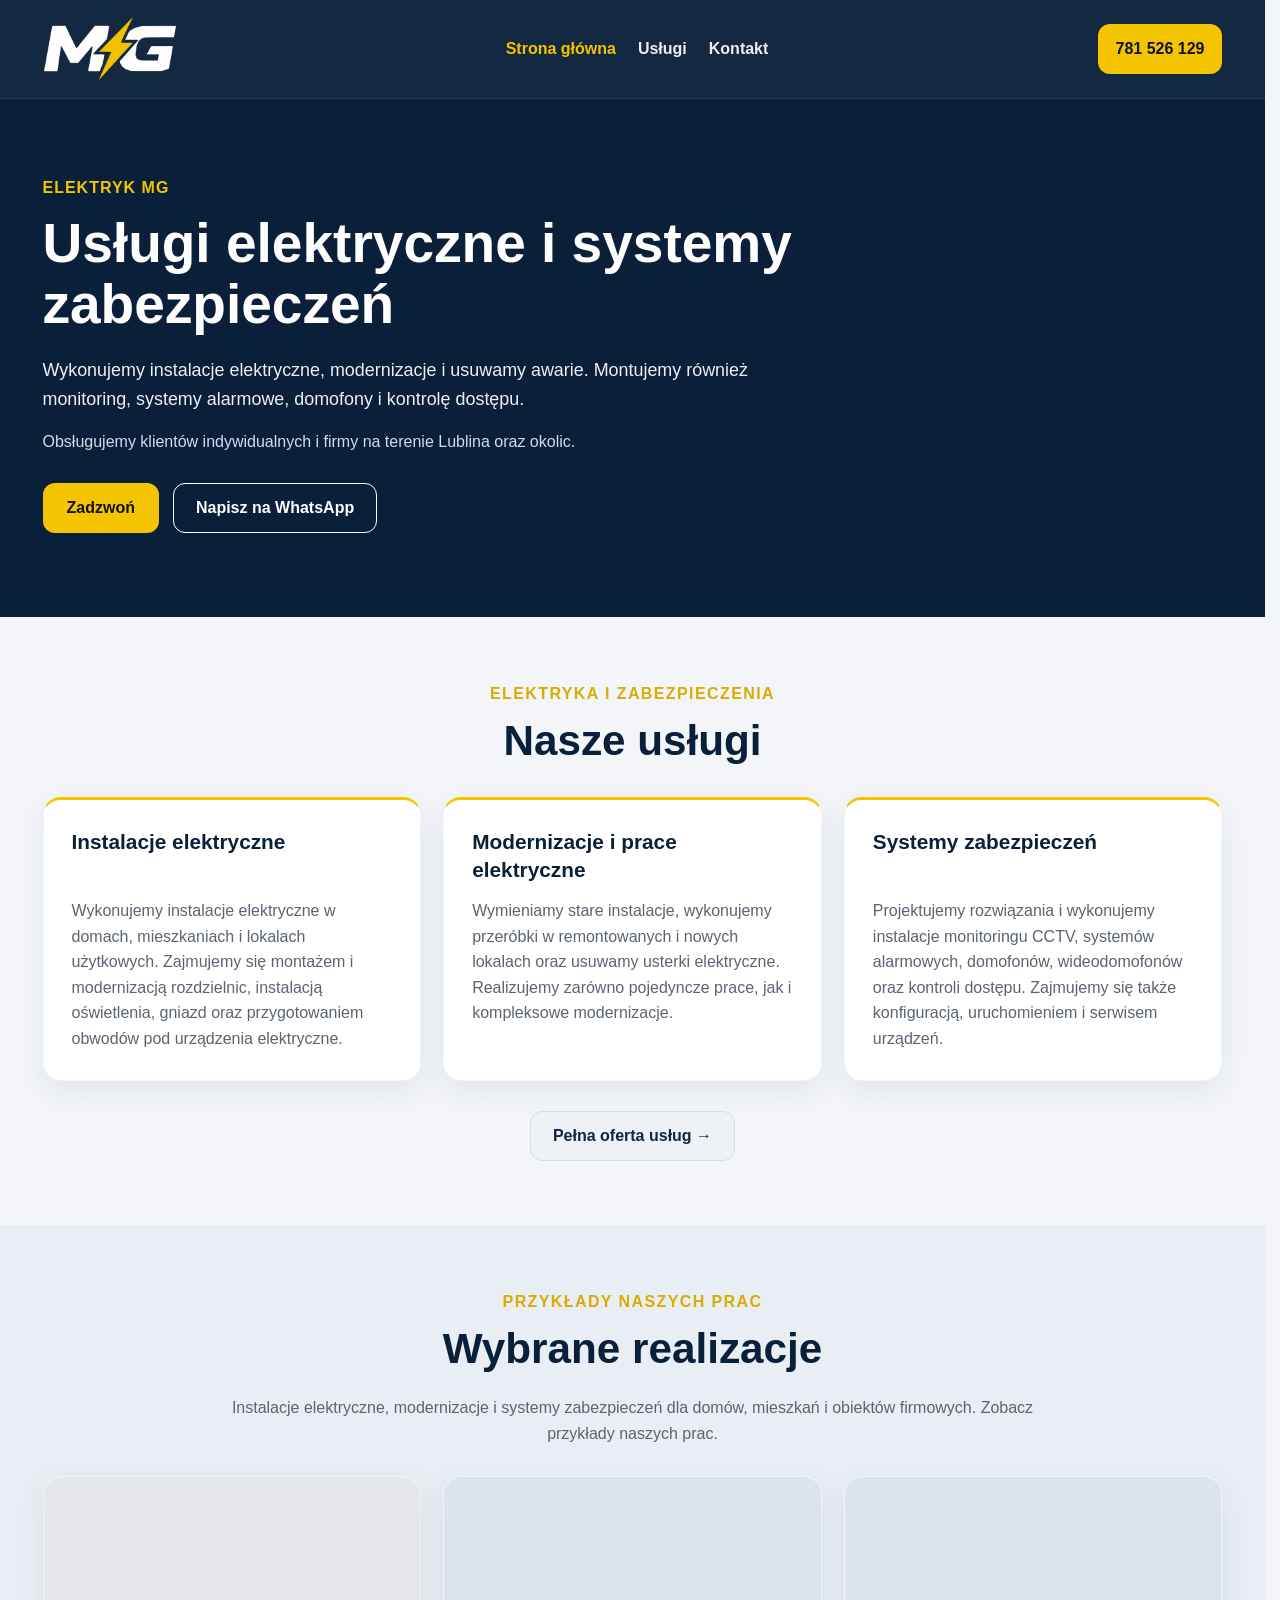
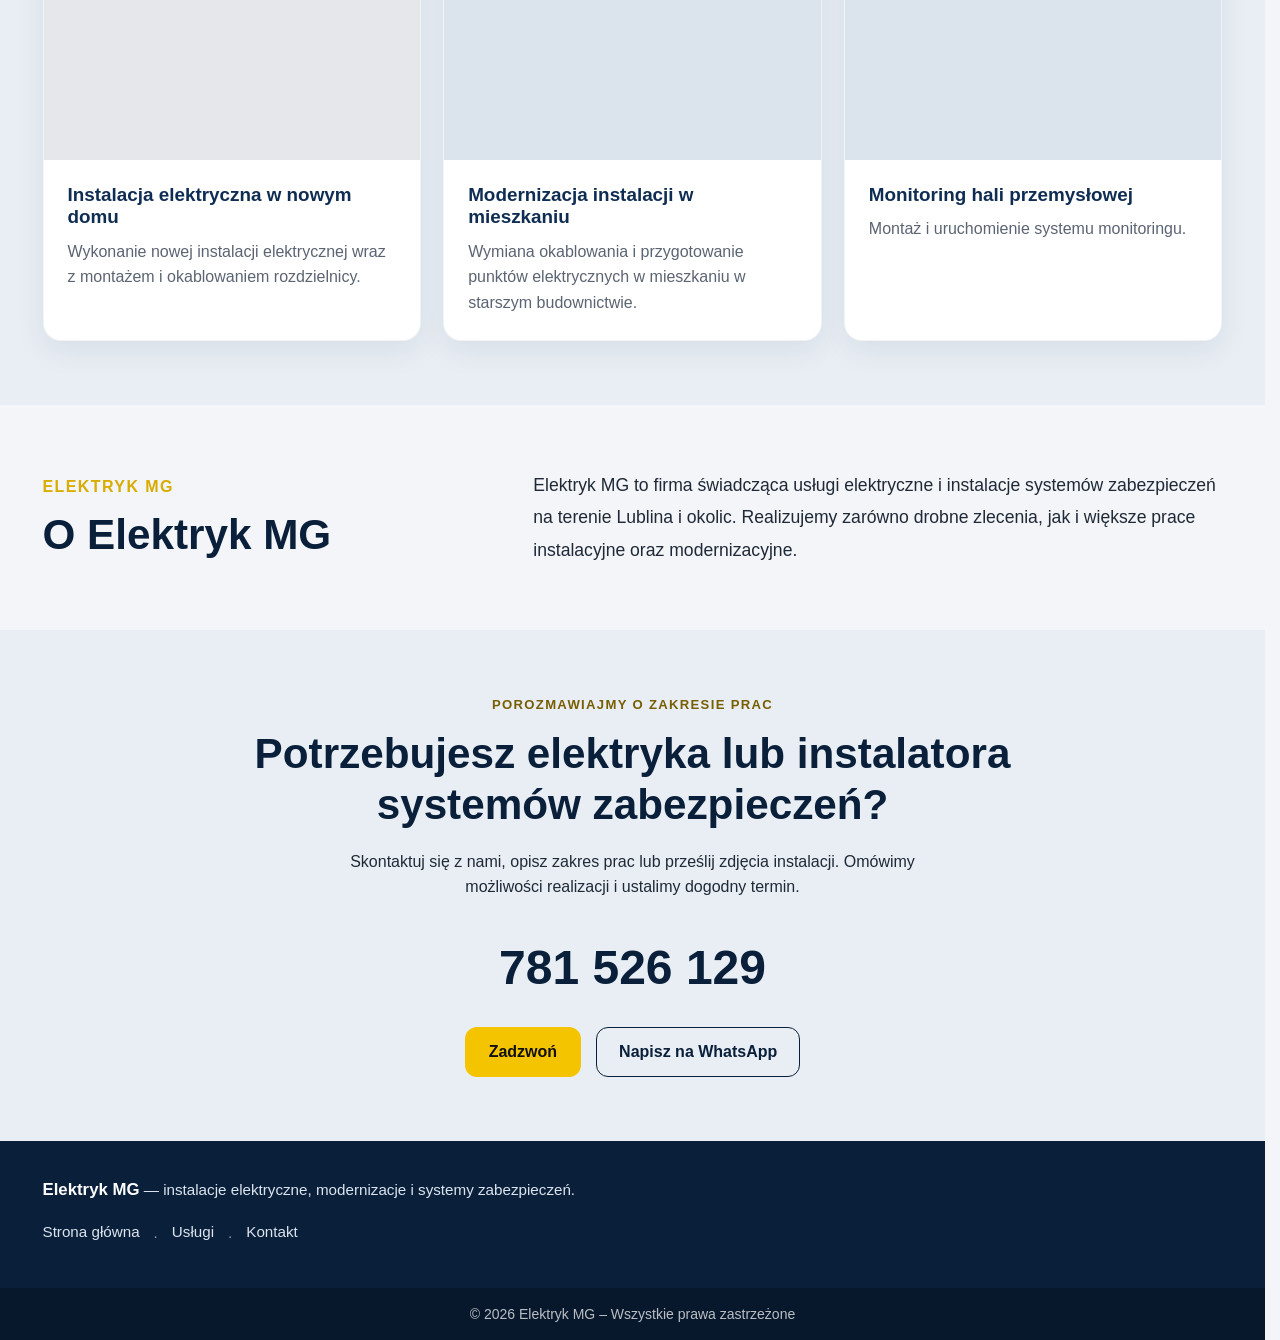
==== index.html @ d2057929 "Version stylesheet URL so visitors receive corrected V8 mobile header" ====
<!DOCTYPE html>
<html lang="pl">
<head>
  <meta charset="UTF-8" />
  <meta name="viewport" content="width=device-width, initial-scale=1.0" />
  <meta name="robots" content="index, follow">
  <title>Elektryk Lublin – Instalacje i Alarmy | Elektryk MG</title>
  <meta name="description" content="Elektryk Lublin i okolice. Instalacje elektryczne, modernizacje, rozdzielnice, monitoring CCTV, alarmy i domofony. Sprawdź ofertę Elektryk MG." />
  <link rel="canonical" href="https://elektrykmg.pl/">
  <link rel="icon" type="image/png" href="img/favicon.png">
  <link rel="stylesheet" href="style-v8.css" />
  <meta name="author" content="Elektryk MG">
  <meta property="og:type" content="website">
  <meta property="og:site_name" content="Elektryk MG">
  <meta property="og:title" content="Elektryk Lublin – Instalacje i Alarmy | Elektryk MG">
  <meta property="og:description" content="Elektryk Lublin i okolice. Instalacje elektryczne, modernizacje, rozdzielnice, monitoring CCTV, alarmy i domofony. Sprawdź ofertę Elektryk MG.">
  <meta property="og:url" content="https://elektrykmg.pl/">
  <meta name="twitter:card" content="summary_large_image">
  <meta name="twitter:title" content="Elektryk Lublin – Instalacje i Alarmy | Elektryk MG">
  <meta name="twitter:description" content="Elektryk Lublin i okolice. Instalacje elektryczne, modernizacje, rozdzielnice, monitoring CCTV, alarmy i domofony. Sprawdź ofertę Elektryk MG.">
  <meta property="og:image" content="https://elektrykmg.pl/img/logo_bialy.png">
  <script type="application/ld+json">
  {
    "@context": "https://schema.org",
    "@type": "Electrician",
    "@id": "https://elektrykmg.pl/#firma",
    "name": "Elektryk MG",
    "url": "https://elektrykmg.pl/",
    "telephone": "+48781526129",
    "email": "elektrykmg@outlook.com",
    "image": "https://elektrykmg.pl/img/logo_bialy.png",
    "logo": "https://elektrykmg.pl/img/logo_bialy.png",
    "description": "Usługi elektryczne, modernizacje instalacji, awarie, rozdzielnice, monitoring, alarmy i domofony w Lublinie i okolicach.",
    "address": {
      "@type": "PostalAddress",
      "addressLocality": "Lublin",
      "addressRegion": "lubelskie",
      "addressCountry": "PL"
    },
    "areaServed": [
      {
        "@type": "City",
        "name": "Lublin"
      },
      {
        "@type": "City",
        "name": "Świdnik"
      },
      {
        "@type": "City",
        "name": "Lubartów"
      },
      {
        "@type": "City",
        "name": "Łęczna"
      },
      {
        "@type": "City",
        "name": "Parczew"
      },
      {
        "@type": "City",
        "name": "Ostrów Lubelski"
      },
      {
        "@type": "Place",
        "name": "Jakubowice"
      },
      {
        "@type": "Place",
        "name": "Niemce"
      },
      {
        "@type": "Place",
        "name": "Wólka"
      },
      {
        "@type": "Place",
        "name": "Turka"
      },
      {
        "@type": "Place",
        "name": "Kalinówka"
      },
      {
        "@type": "Place",
        "name": "Konopnica"
      },
      {
        "@type": "Place",
        "name": "Jastków"
      },
      {
        "@type": "City",
        "name": "Nałęczów"
      },
      {
        "@type": "City",
        "name": "Bełżyce"
      },
      {
        "@type": "AdministrativeArea",
        "name": "województwo lubelskie"
      }
    ],
    "sameAs": [
      "https://www.facebook.com/profile.php?id=61583568305690"
    ],
    "priceRange": "Do ustalenia",
    "knowsAbout": [
      "instalacje elektryczne",
      "awarie elektryczne",
      "modernizacje instalacji",
      "rozdzielnice elektryczne",
      "monitoring CCTV",
      "systemy alarmowe",
      "domofony",
      "wideodomofony"
    ],
    "makesOffer": [
      {
        "@type": "Offer",
        "itemOffered": {
          "@type": "Service",
          "name": "Instalacje elektryczne"
        }
      },
      {
        "@type": "Offer",
        "itemOffered": {
          "@type": "Service",
          "name": "Modernizacje instalacji elektrycznych"
        }
      },
      {
        "@type": "Offer",
        "itemOffered": {
          "@type": "Service",
          "name": "Usuwanie awarii elektrycznych"
        }
      },
      {
        "@type": "Offer",
        "itemOffered": {
          "@type": "Service",
          "name": "Monitoring CCTV, alarmy i domofony"
        }
      }
    ]
  }
  </script>
  <script type="application/ld+json">
  {
    "@context": "https://schema.org",
    "@type": "WebSite",
    "@id": "https://elektrykmg.pl/#website",
    "url": "https://elektrykmg.pl/",
    "name": "Elektryk MG",
    "publisher": {
      "@id": "https://elektrykmg.pl/#firma"
    },
    "inLanguage": "pl-PL"
  }
  </script>
  <script type="application/ld+json">
  {
    "@context": "https://schema.org",
    "@type": "BreadcrumbList",
    "itemListElement": [
      {
        "@type": "ListItem",
        "position": 1,
        "name": "Strona główna",
        "item": "https://elektrykmg.pl/"
      }
    ]
  }
  </script>
</head>
<body class="home-rebuilt"><a class="skip-link" href="#tresc">Przejdź do treści</a><header class="site-header">
    <div class="container header-wrap">
      <a href="index.html" class="logo">
        <img src="img/logo_bialy.png" alt="Elektryk MG">
      </a>

      <nav class="nav">
        <a href="index.html" class="active">Strona główna</a>
        <a href="uslugi.html">Usługi</a>
        
        <a href="kontakt.html">Kontakt</a>
      </nav>

      <a class="header-phone" href="tel:+48781526129" aria-label="Zadzwoń do Elektryk MG: 781 526 129"><span class="phone-desktop-label">781 526 129</span><span class="phone-mobile-label">Zadzwoń</span></a>

      <details class="mobile-menu">
        <summary><span aria-hidden="true">☰</span> Menu</summary>
        <nav class="mobile-nav" aria-label="Nawigacja mobilna">
          <a href="index.html" class="active">Strona główna</a>
          <a href="uslugi.html">Usługi</a>
          
          <a href="kontakt.html">Kontakt</a>
        </nav>
      </details>
    </div>
  </header>


  <main id="tresc"><section class="hero"><div class="container hero-content"><div class="hero-text"><p class="hero-kicker">Elektryk MG</p><h1>Usługi elektryczne i systemy zabezpieczeń</h1><p class="hero-description">Wykonujemy instalacje elektryczne, modernizacje i usuwamy awarie. Montujemy również monitoring, systemy alarmowe, domofony i kontrolę dostępu.</p><p class="hero-description hero-area">Obsługujemy klientów indywidualnych i firmy na terenie Lublina oraz okolic.</p><div class="hero-buttons"><a class="btn btn-primary" href="tel:+48781526129">Zadzwoń</a><a class="btn btn-whatsapp" href="https://wa.me/48781526129" target="_blank" rel="noopener noreferrer">Napisz na WhatsApp</a></div></div></div></section><section class="section" id="uslugi"><div class="container"><div class="section-heading"><p class="section-label">Elektryka i zabezpieczenia</p><h2>Nasze usługi</h2></div><div class="services-grid"><article class="card service-card"><h3>Instalacje elektryczne</h3><p>Wykonujemy instalacje elektryczne w domach, mieszkaniach i lokalach użytkowych. Zajmujemy się montażem i modernizacją rozdzielnic, instalacją oświetlenia, gniazd oraz przygotowaniem obwodów pod urządzenia elektryczne.</p></article><article class="card service-card"><h3>Modernizacje i prace elektryczne</h3><p>Wymieniamy stare instalacje, wykonujemy przeróbki w remontowanych i nowych lokalach oraz usuwamy usterki elektryczne. Realizujemy zarówno pojedyncze prace, jak i kompleksowe modernizacje.</p></article><article class="card service-card"><h3>Systemy zabezpieczeń</h3><p>Projektujemy rozwiązania i wykonujemy instalacje monitoringu CCTV, systemów alarmowych, domofonów, wideodomofonów oraz kontroli dostępu. Zajmujemy się także konfiguracją, uruchomieniem i serwisem urządzeń.</p></article></div><div class="center-button"><a class="btn btn-secondary" href="uslugi.html">Pełna oferta usług →</a></div></div></section><section class="section projects-section"><div class="container"><div class="section-heading"><p class="section-label">Przykłady naszych prac</p><h2>Wybrane realizacje</h2><p class="intro-text">Instalacje elektryczne, modernizacje i systemy zabezpieczeń dla domów, mieszkań i obiektów firmowych. Zobacz przykłady naszych prac.</p></div><div class="projects-grid"><article class="card project-card"><a href="img/rozdzielnica-okablowanie.jpg" aria-label="Powiększ zdjęcie: Instalacja elektryczna w nowym domu"><img class="project-card-image" src="img/rozdzielnica-okablowanie.jpg" alt="Rozdzielnica elektryczna z okablowaniem i aparatami zabezpieczającymi" loading="lazy" decoding="async" width="800" height="600"></a><div class="project-card-body"><h3>Instalacja elektryczna w nowym domu</h3><p>Wykonanie nowej instalacji elektrycznej wraz z montażem i okablowaniem rozdzielnicy.</p></div></article><article class="card project-card"><a href="img/wymiana-instalacji-w-bloku.jpg" aria-label="Powiększ zdjęcie: Modernizacja instalacji w mieszkaniu"><img class="project-card-image" src="img/wymiana-instalacji-w-bloku.jpg" alt="Nowe okablowanie na ścianach i suficie podczas wymiany instalacji w mieszkaniu" loading="lazy" decoding="async" width="800" height="600"></a><div class="project-card-body"><h3>Modernizacja instalacji w mieszkaniu</h3><p>Wymiana okablowania i przygotowanie punktów elektrycznych w mieszkaniu w starszym budownictwie.</p></div></article><article class="card project-card"><a href="img/kamera-hala.jpeg" aria-label="Powiększ zdjęcie: Monitoring hali przemysłowej"><img class="project-card-image" src="img/kamera-hala.jpeg" alt="Kamera monitoringu zamontowana pod konstrukcją dachu hali" loading="lazy" decoding="async" width="800" height="600"></a><div class="project-card-body"><h3>Monitoring hali przemysłowej</h3><p>Montaż i uruchomienie systemu monitoringu.</p></div></article></div></div></section><section class="section" id="o-nas"><div class="container about-compact"><div><p class="section-label">Elektryk MG</p><h2>O Elektryk MG</h2></div><p>Elektryk MG to firma świadcząca usługi elektryczne i instalacje systemów zabezpieczeń na terenie Lublina i okolic. Realizujemy zarówno drobne zlecenia, jak i większe prace instalacyjne oraz modernizacyjne.</p></div></section><section class="cta-section"><div class="container cta-box"><p class="contact-kicker">Porozmawiajmy o zakresie prac</p><h2>Potrzebujesz elektryka lub instalatora systemów zabezpieczeń?</h2><p>Skontaktuj się z nami, opisz zakres prac lub prześlij zdjęcia instalacji. Omówimy możliwości realizacji i ustalimy dogodny termin.</p><a class="contact-number" href="tel:+48781526129">781 526 129</a><div class="cta-buttons"><a class="btn btn-primary" href="tel:+48781526129">Zadzwoń</a><a class="btn btn-whatsapp" href="https://wa.me/48781526129" target="_blank" rel="noopener noreferrer">Napisz na WhatsApp</a></div></div></section></main><footer class="site-footer footer-v3"><div class="container"><p class="footer-summary"><strong>Elektryk MG</strong><span aria-hidden="true"> — </span>instalacje elektryczne, modernizacje i systemy zabezpieczeń.</p><nav aria-label="Nawigacja w stopce"><a href="index.html">Strona główna</a><span aria-hidden="true">·</span><a href="uslugi.html">Usługi</a><span aria-hidden="true">·</span><a href="kontakt.html">Kontakt</a></nav></div></footer><div class="footer-bottom">© 2026 Elektryk MG – Wszystkie prawa zastrzeżone</div><dialog class="photo-viewer" id="photo-viewer" aria-label="Powiększone zdjęcie realizacji" aria-describedby="photo-caption"><button class="photo-close" type="button" aria-label="Zamknij zdjęcie">×</button><figure class="photo-panel"><img id="photo-full" alt=""><figcaption id="photo-caption"></figcaption></figure></dialog><script src="galeria.js"></script></body></html>
---- style-v8.css ----
* {
  margin: 0;
  padding: 0;
  box-sizing: border-box;
}

:root {
  --navy: #0f2d52;
  --navy-dark: #0a203a;
  --yellow: #f5c400;
  --yellow-dark: #d9ac00;
  --bg: #f3f5f8;
  --text: #1f2937;
  --muted: #5b6472;
  --white: #ffffff;
  --border: #e6e9ef;
  --shadow: 0 10px 30px rgba(15, 45, 82, 0.08);
  --shadow-strong: 0 14px 34px rgba(15, 45, 82, 0.12);
  --radius: 18px;
}

html {
  scroll-behavior: smooth;
}

body {
  font-family: Arial, Helvetica, sans-serif;
  background: var(--bg);
  color: var(--text);
  line-height: 1.6;
}

a {
  color: inherit;
  text-decoration: none;
}

.container {
  width: min(1180px, calc(100% - 40px));
  margin: 0 auto;
}

.site-header {
  background: rgba(10, 32, 58, 0.96);
  color: var(--white);
  position: sticky;
  top: 0;
  z-index: 1000;
  border-bottom: 1px solid rgba(255,255,255,0.08);
  backdrop-filter: blur(8px);
}

.header-wrap {
  min-height: 82px;
  display: flex;
  align-items: center;
  justify-content: space-between;
  gap: 24px;
}

.logo img {
  height: 40px;
  display: block;
}

.footer-logo img {
  height: 42px;
  display: block;
  margin-bottom: 18px;
}

.nav {
  display: flex;
  gap: 22px;
  align-items: center;
}

.nav a {
  color: rgba(255,255,255,0.92);
  font-weight: 600;
  transition: color 0.2s ease;
  white-space: nowrap;
}

.nav a:hover,
.nav a.active {
  color: var(--yellow);
}

.header-phone {
  background: var(--yellow);
  color: #111;
  font-weight: 800;
  padding: 12px 18px;
  border-radius: 12px;
  white-space: nowrap;
  transition: 0.2s ease;
}

.header-phone:hover {
  background: var(--yellow-dark);
}

.hero {
  position: relative;
  min-height: 560px;
  display: flex;
  align-items: center;
  background:
    linear-gradient(90deg, rgba(10, 32, 58, 0.95) 0%, rgba(10, 32, 58, 0.88) 45%, rgba(10, 32, 58, 0.66) 100%),
    none center/cover no-repeat;
  color: var(--white);
}

.hero-overlay {
  position: absolute;
  inset: 0;
  background: linear-gradient(to bottom, rgba(15,45,82,0.05), rgba(15,45,82,0.18));
}

.hero-content {
  position: relative;
  z-index: 1;
  width: 100%;
  display: flex;
  justify-content: center;
}

.hero-text {
  max-width: 920px;
  margin: 0 auto;
  text-align: center;
  padding: 100px 20px;
}

.hero-logo {
  height: 120px;
  margin-bottom: 18px;
}

.hero-kicker {
  color: var(--yellow);
  font-weight: 800;
  letter-spacing: 1px;
  text-transform: uppercase;
  margin-bottom: 12px;
}

.hero h1 {
  font-size: clamp(2.45rem, 5vw, 4.35rem);
  line-height: 1.04;
  margin-bottom: 20px;
}

.hero-description {
  font-size: 1.12rem;
  max-width: 780px;
  color: rgba(255,255,255,0.93);
  margin: 0 auto 26px;
}

.hero-tags {
  display: flex;
  flex-wrap: wrap;
  justify-content: center;
  gap: 12px;
  margin-bottom: 30px;
}

.hero-tags span {
  background: rgba(255,255,255,0.1);
  border: 1px solid rgba(255,255,255,0.15);
  color: var(--white);
  padding: 10px 14px;
  border-radius: 999px;
  font-size: 0.95rem;
}

.hero-tags.compact span {
  min-width: 190px;
}

.hero-buttons {
  display: flex;
  flex-wrap: wrap;
  justify-content: center;
  gap: 14px;
}

.btn {
  display: inline-flex;
  align-items: center;
  justify-content: center;
  min-height: 50px;
  padding: 0 22px;
  border-radius: 12px;
  font-weight: 700;
  transition: transform 0.2s ease, box-shadow 0.2s ease, background 0.2s ease, color 0.2s ease;
  border: 2px solid transparent;
}

.btn:hover {
  transform: translateY(-2px);
  box-shadow: 0 8px 20px rgba(0,0,0,0.12);
}

.btn-primary {
  background: var(--yellow);
  color: #111;
}

.btn-primary:hover {
  background: var(--yellow-dark);
}

.btn-secondary {
  background: #eef2f6;
  color: #0f2742;
  border: 1px solid #d7dde5;
}

.btn-secondary:hover {
  background: var(--yellow);
  color: #111;
  border-color: var(--yellow-dark);
}

.btn-whatsapp {
  background: #1f9d55;
  color: white;
}

.btn-whatsapp:hover {
  background: #188447;
}

.btn-facebook {
  background: #1877f2;
  color: #fff;
}

.btn-facebook:hover {
  background: #1664d9;
}

.contact-strip {
  background: var(--navy);
  color: var(--white);
  border-top: 3px solid var(--yellow);
}

.contact-strip-wrap {
  min-height: 76px;
  display: flex;
  align-items: center;
  justify-content: space-between;
  gap: 20px;
  flex-wrap: wrap;
}

.contact-strip-wrap a:hover {
  color: var(--yellow);
}

.section {
  padding: 88px 0;
}

.page-hero {
  padding-bottom: 58px;
}

.section-dark {
  background: linear-gradient(180deg, #eef3f8 0%, var(--bg) 100%);
}

.section-heading {
  text-align: center;
  margin-bottom: 42px;
}

.section-heading.left {
  text-align: left;
}

.section-label {
  color: var(--yellow-dark);
  font-weight: 800;
  text-transform: uppercase;
  letter-spacing: 1.4px;
  margin-bottom: 10px;
}

.section h2,
.page-title {
  font-size: clamp(2rem, 4vw, 3rem);
  line-height: 1.1;
  color: var(--navy-dark);
}

.page-title {
  text-align: center;
  margin-bottom: 20px;
}

.intro-text {
  max-width: 820px;
  margin: 20px auto 0;
  color: var(--muted);
  text-align: center;
}

.services-grid,
.features-grid,
.trust-grid,
.projects-grid,
.process-grid {
  display: grid;
  gap: 22px;
}

.services-grid,
.features-grid {
  grid-template-columns: repeat(4, 1fr);
}

.trust-grid,
.projects-grid {
  grid-template-columns: repeat(3, 1fr);
}

.process-grid {
  grid-template-columns: repeat(4, 1fr);
}

.projects-grid.large {
  grid-template-columns: repeat(3, 1fr);
}

.card {
  background: var(--white);
  border-radius: var(--radius);
  box-shadow: var(--shadow);
  border: 1px solid rgba(15,45,82,0.05);
}

.service-card,
.feature-card,
.trust-card,
.project-card,
.process-card {
  padding: 28px;
}

.service-card,
.project-card {
  transition: transform 0.25s ease, box-shadow 0.25s ease;
}

.service-card:hover,
.project-card:hover {
  transform: translateY(-6px);
  box-shadow: var(--shadow-strong);
}

.card-icon {
  font-size: 2rem;
  margin-bottom: 14px;
}

.service-card h3,
.feature-card h3,
.trust-card h3,
.project-card h3,
.process-card h3,
.about-home-box h3 {
  font-size: 1.3rem;
  line-height: 1.2;
  color: var(--navy-dark);
  margin-bottom: 12px;
}

.project-card span {
  display: inline-block;
  color: var(--yellow-dark);
  font-weight: 800;
  text-transform: uppercase;
  letter-spacing: 1px;
  font-size: 0.78rem;
  margin-bottom: 10px;
}

.service-card p,
.feature-card p,
.trust-card p,
.project-card p,
.process-card p,
.about-home-text p,
.site-footer p,
.site-footer a,
.about-home-box li,
.about-home-box p {
  color: var(--muted);
}

.trust-card h3 {
  font-size: 1.15rem;
  margin-bottom: 8px;
}

.about-home {
  display: grid;
  grid-template-columns: 1.25fr 0.95fr;
  gap: 30px;
  align-items: start;
}

.about-home-text p {
  margin-bottom: 18px;
  font-size: 1.05rem;
}

.about-home-box {
  background: var(--white);
  border-radius: var(--radius);
  box-shadow: var(--shadow);
  padding: 28px;
  border: 1px solid rgba(15,45,82,0.05);
}

.about-home-box ul {
  list-style: none;
  margin-bottom: 22px;
}

.about-home-box li {
  margin-bottom: 10px;
}

.about-home-box a {
  color: var(--navy-dark);
  font-weight: 700;
}

.about-contact-buttons {
  display: flex;
  gap: 12px;
  flex-wrap: wrap;
}

.small-note {
  margin-bottom: 18px;
}

.service-shortcuts {
  display: flex;
  justify-content: center;
  flex-wrap: wrap;
  gap: 12px;
  margin-top: 28px;
}

.service-shortcuts .btn {
  min-height: 44px;
}

#elektryka,
#zabezpieczenia,
#wspolpraca,
#faq {
  scroll-margin-top: 100px;
}

.process-card > span {
  display: inline-flex;
  align-items: center;
  justify-content: center;
  width: 42px;
  height: 42px;
  margin-bottom: 18px;
  border-radius: 50%;
  background: var(--yellow);
  color: #111;
  font-weight: 800;
}

.faq-wrap {
  max-width: 920px;
}

.faq-list {
  display: grid;
  gap: 14px;
}

.faq-item {
  background: var(--white);
  border: 1px solid rgba(15,45,82,0.08);
  border-radius: 14px;
  box-shadow: var(--shadow);
  overflow: hidden;
}

.faq-item summary {
  display: flex;
  align-items: center;
  justify-content: space-between;
  gap: 20px;
  padding: 20px 22px;
  color: var(--navy-dark);
  font-weight: 800;
  cursor: pointer;
  list-style: none;
}

.faq-item summary::-webkit-details-marker {
  display: none;
}

.faq-item summary::after {
  content: "+";
  color: var(--yellow-dark);
  font-size: 1.5rem;
  line-height: 1;
}

.faq-item[open] summary::after {
  content: "−";
}

.faq-item p {
  padding: 0 22px 22px;
  color: var(--muted);
}

.center-button {
  display: flex;
  justify-content: center;
  margin-top: 30px;
}

.cta-section {
  background: var(--navy);
  color: white;
  padding: 80px 0;
  text-align: center;
}

.cta-box {
  max-width: 760px;
  margin: 0 auto;
}

.cta-box h2 {
  font-size: 2rem;
  margin-bottom: 18px;
}

.cta-box p {
  max-width: 620px;
  margin: 0 auto 30px;
  color: rgba(255,255,255,0.9);
}

.cta-buttons {
  display: flex;
  justify-content: center;
  align-items: center;
  gap: 15px;
  flex-wrap: wrap;
}

.site-footer {
  background: var(--navy-dark);
  color: var(--white);
  padding: 60px 0;
}

.footer-wrap {
  display: grid;
  grid-template-columns: 1.3fr 1fr 1fr;
  gap: 30px;
}

.site-footer h4 {
  margin-bottom: 14px;
  font-size: 1.15rem;
}

.site-footer p,
.site-footer a {
  color: rgba(255,255,255,0.82);
  margin-bottom: 8px;
}

.site-footer a:hover {
  color: var(--yellow);
}

.footer-bottom {
  text-align: center;
  padding: 15px 0;
  font-size: 14px;
  background: #08182c;
  color: rgba(255,255,255,0.72);
}

@media (max-width: 1080px) {
  .services-grid,
  .features-grid {
    grid-template-columns: repeat(2, 1fr);
  }

  .trust-grid,
  .projects-grid,
  .process-grid,
  .projects-grid.large,
  .footer-wrap {
    grid-template-columns: repeat(2, 1fr);
  }

  .about-home {
    grid-template-columns: 1fr;
  }
}

@media (max-width: 920px) {
  .header-wrap {
    flex-wrap: wrap;
    justify-content: center;
    padding: 14px 0;
  }

  .nav {
    order: 3;
    width: 100%;
    justify-content: center;
    flex-wrap: wrap;
    gap: 16px;
    padding-bottom: 8px;
  }

  .hero {
    min-height: auto;
  }

  .hero-text {
    padding: 70px 20px;
  }

  .hero-logo {
    height: 96px;
  }

  .contact-strip-wrap {
    padding: 16px 0;
  }
}

@media (max-width: 640px) {
  .container {
    width: min(100% - 24px, 1180px);
  }

  .services-grid,
  .features-grid,
  .trust-grid,
  .projects-grid,
  .process-grid,
  .projects-grid.large,
  .footer-wrap {
    grid-template-columns: 1fr;
  }

  .hero h1 {
    font-size: 2.25rem;
  }

  .hero-description {
    font-size: 1rem;
  }

  .section {
    padding: 68px 0;
  }

  .service-card,
  .feature-card,
  .trust-card,
  .project-card,
  .about-home-box {
    padding: 22px;
  }

  .header-phone {
    width: 100%;
    text-align: center;
  }

  .hero-buttons .btn,
  .about-contact-buttons .btn,
  .cta-buttons .btn {
    width: 100%;
  }
}


.project-card {
  padding: 0;
  overflow: hidden;
}

.project-card-image {
  width: 100%;
  height: 210px;
  object-fit: cover;
  display: block;
  background: #dbe3ec;
}

.project-card-body {
  padding: 24px;
}

.project-card span {
  display: inline-block;
  color: var(--navy);
  font-weight: 800;
  font-size: 0.85rem;
  text-transform: uppercase;
  letter-spacing: 0.06em;
  margin-bottom: 12px;
}

.project-card h3 {
  margin-bottom: 10px;
  color: var(--navy);
}

.project-card p {
  color: var(--muted);
}

/* Mobile header: compact logo + call button + native details navigation.
   The desktop header and all existing page content remain unchanged. */
.mobile-menu {
  display: none;
}

@media (max-width: 920px) {
  .site-header .header-wrap {
    min-height: 64px;
    padding: 8px 0;
    flex-wrap: nowrap;
    justify-content: space-between;
    gap: 9px;
  }

  .site-header .logo {
    display: flex;
    min-width: 0;
    flex: 0 1 auto;
    align-items: center;
  }

  .site-header .logo img {
    height: auto;
    max-height: 36px;
    max-width: min(130px, 33vw);
    object-fit: contain;
  }

  .site-header .nav {
    display: none;
  }

  .site-header .header-phone {
    order: 2;
    margin-left: auto;
    width: auto;
    flex: 0 0 auto;
    text-align: center;
    padding: 10px 12px;
    font-size: 0.9rem;
    line-height: 1.3;
  }

  .phone-desktop-label {
    display: none;
  }

  .phone-mobile-label {
    display: inline;
  }

  .mobile-menu {
    display: block;
    order: 3;
    position: relative;
    flex: 0 0 auto;
    color: var(--white);
  }

  .mobile-menu summary {
    display: flex;
    gap: 7px;
    align-items: center;
    justify-content: center;
    padding: 9px 11px;
    border: 1px solid rgba(255,255,255,0.35);
    border-radius: 12px;
    cursor: pointer;
    font-weight: 600;
    white-space: nowrap;
    list-style: none;
  }

  .mobile-menu summary::-webkit-details-marker {
    display: none;
  }

  .mobile-menu[open] summary,
  .mobile-menu summary:hover {
    border-color: var(--yellow);
  }

  .mobile-menu .mobile-nav {
    position: absolute;
    right: 0;
    top: calc(100% + 9px);
    z-index: 1001;
    display: flex;
    flex-direction: column;
    min-width: 210px;
    padding: 8px;
    border-radius: 12px;
    background: var(--navy-dark);
    border: 1px solid rgba(255,255,255,0.2);
    box-shadow: var(--shadow-strong);
  }

  .mobile-menu .mobile-nav a {
    display: block;
    padding: 11px 12px;
    border-radius: 8px;
    color: var(--white);
    font-weight: 600;
  }

  .mobile-menu .mobile-nav a:hover,
  .mobile-menu .mobile-nav a:focus-visible,
  .mobile-menu .mobile-nav a.active {
    color: var(--yellow);
    background: rgba(255,255,255,0.07);
  }

  .mobile-menu summary:focus-visible,
  .site-header .header-phone:focus-visible,
  .site-header .logo:focus-visible {
    outline: 2px solid var(--yellow);
    outline-offset: 3px;
  }
}

@media (min-width: 921px) {
  .phone-mobile-label {
    display: none;
  }
}


:focus-visible{outline:3px solid #d28d00;outline-offset:5px}
.skip-link{position:fixed;top:-100px;left:20px;background:white;padding:14px;z-index:2000}.skip-link:focus{top:10px}
.home-rebuilt .hero{min-height:0;background:var(--navy-dark)}
.home-rebuilt .hero-content{width:min(1180px,calc(100% - 40px));justify-content:flex-start}
.home-rebuilt .hero-text{max-width:920px;text-align:left;margin:0;padding:76px 0 84px}
.home-rebuilt .hero h1{font-size:clamp(2.1rem,4.3vw,3.8rem);line-height:1.12}
.home-rebuilt .hero-description{margin:0 0 16px;max-width:770px}
.home-rebuilt .hero-area{font-size:1rem;color:#d3dce7}
.home-rebuilt .hero-buttons{justify-content:flex-start;margin-top:28px}
.hero-outline{border:1px solid #b1c0d0;color:#fff}
.home-rebuilt .section{padding:64px 0}
.home-rebuilt .section-heading{margin-bottom:30px}
.home-rebuilt .section h2,.home-rebuilt .cta-box h2{font-size:clamp(1.85rem,3.3vw,2.65rem);line-height:1.2}
.home-rebuilt .services-grid{display:grid;grid-template-columns:repeat(3,minmax(0,1fr));gap:22px}
.home-rebuilt .service-card{padding:28px;border-top:3px solid #f5c400}
.service-number{display:block;font-size:.85rem;letter-spacing:.15em;color:#526378;margin-bottom:16px}
.home-rebuilt .service-card h3{min-height:58px;font-size:1.3rem;line-height:1.35}
.home-rebuilt .service-card p{font-size:1rem}
.home-rebuilt .projects-section{background:#e9eef4}
.home-rebuilt .project-card-image{width:100%;height:auto;aspect-ratio:4/3;object-fit:cover;display:block}
.home-rebuilt .project-card-body{padding:24px}
.home-rebuilt .project-card h3{font-size:1.18rem}
.about-compact{display:grid;grid-template-columns:1fr 1.6fr;gap:60px;align-items:center}
.about-compact>p{font-size:1.1rem;line-height:1.85}
.home-rebuilt .cta-section{padding:64px 0}
.home-rebuilt .cta-box{max-width:900px}
.contact-number{display:block;font-size:clamp(2rem,5vw,3rem);font-weight:800;color:#fff;margin:20px 0}
.footer-simple{display:grid;grid-template-columns:1.6fr 1fr;gap:70px}
.footer-simple strong{font-size:1.35rem;color:white}
.footer-simple p{font-size:.9rem;margin:12px 0 0}
.footer-simple nav{display:flex;flex-wrap:wrap;gap:18px;margin-top:18px}
html{scroll-padding-top:100px}
@media(max-width:760px){.home-rebuilt .services-grid,.about-compact,.footer-simple{grid-template-columns:1fr;gap:24px}.home-rebuilt .service-card h3{min-height:0}.home-rebuilt .hero-text{padding:48px 0 56px}.home-rebuilt .section,.home-rebuilt .cta-section{padding:46px 0}.home-rebuilt .hero-buttons .btn{flex:1}.home-rebuilt .projects-grid{grid-template-columns:1fr}.home-rebuilt .header-wrap{gap:12px}.home-rebuilt .logo img{width:105px;height:auto}.home-rebuilt .header-phone{padding:10px 12px}}
@media(prefers-reduced-motion:reduce){html{scroll-behavior:auto}*,*::before,*::after{transition:none!important}}

.home-rebuilt .project-card:first-child .project-card-image{object-fit:contain;background:#e5e7eb}

/* Korekty po przeglądzie właściciela */
.site-header .logo{display:block;position:relative;overflow:hidden;width:158px;height:76px;flex-shrink:0}
.site-header .logo img{position:absolute;width:306px;height:204px;max-width:none;max-height:none;left:-74px;top:-64px}
.header-wrap{min-height:98px}
.home-rebuilt .cta-section{background:#e9eef4;color:var(--navy-dark)}
.home-rebuilt .cta-box h2{color:var(--navy-dark)}
.home-rebuilt .cta-box p{color:var(--text)}
.home-rebuilt .cta-box .contact-kicker{color:#775e00;text-transform:uppercase;font-size:.82rem;font-weight:800;letter-spacing:.1em;margin-bottom:14px}
.home-rebuilt .contact-number{color:var(--navy-dark)}
.home-rebuilt .footer-simple{grid-template-columns:1.35fr 1fr .7fr;gap:40px}
.home-rebuilt .footer-simple h2{font-size:1rem;color:#fff;margin-bottom:14px}
.home-rebuilt .footer-simple nav,.home-rebuilt .footer-contact{display:flex;flex-direction:column;align-items:flex-start;gap:10px;margin:0}
.home-rebuilt .footer-simple nav h2,.home-rebuilt .footer-contact h2{margin:0 0 4px}
.home-rebuilt .footer-simple a:hover{color:var(--yellow)}
@media(max-width:760px){.site-header .logo{width:118px;height:57px}.site-header .logo img,.home-rebuilt .site-header .logo img{width:228px;height:152px;left:-55px;top:-48px}.header-wrap{min-height:80px}.home-rebuilt .footer-simple{grid-template-columns:1fr;gap:28px}}

/* Wersja 3 — zatwierdzone korekty */
.site-header .logo{width:134px;height:65px}
.site-header .logo img{width:260px;height:173.33px;left:-63px;top:-54.4px}
.btn-whatsapp{background:transparent;border:1px solid currentColor;color:var(--navy-dark)}
.btn-whatsapp:hover{background:rgba(15,45,82,.07);color:var(--navy-dark)}
.hero .btn-whatsapp,.cta-section .btn-whatsapp{color:#fff}
.hero .btn-whatsapp:hover,.cta-section .btn-whatsapp:hover{background:rgba(255,255,255,.1);color:#fff}
.home-rebuilt .cta-section .btn-whatsapp{color:var(--navy-dark)}
.home-rebuilt .cta-section .btn-whatsapp:hover{background:rgba(15,45,82,.07);color:var(--navy-dark)}
.footer-v3{padding:36px 0}
.footer-v3 .footer-summary{margin:0 0 16px;color:#dce4ee;font-size:.95rem}
.footer-v3 .footer-summary strong{color:#fff;font-size:1.05rem}
.footer-v3 nav{display:flex;align-items:center;flex-wrap:wrap;gap:14px;font-size:.95rem}
.footer-v3 nav a{color:#dce4ee}
.footer-v3 nav a:hover{color:var(--yellow)}
.footer-v3 nav span{color:#8e9fb3}
@media(max-width:760px){.site-header .logo{width:100px;height:48.5px}.site-header .logo img,.home-rebuilt .site-header .logo img{width:194px;height:129.33px;left:-46.75px;top:-40.8px}.footer-v3{padding:30px 0}}

/* Powiększenie zdjęć bez opuszczania strony */
html{scrollbar-gutter:stable}
.photo-viewer{position:fixed;inset:0;width:100%;height:100%;max-width:none;max-height:none;margin:0;border:0;padding:70px 20px 24px;background:rgba(7,17,30,.96);color:#fff;overflow:auto}
.photo-viewer:not([open]){display:none}
.photo-viewer[open]{display:grid;place-items:center}
.photo-viewer::backdrop{background:rgba(7,17,30,.9)}
.photo-panel{margin:0;text-align:center;max-width:100%}
.photo-panel img{display:block;margin:0 auto;max-width:100%;max-height:calc(100vh - 150px);max-height:calc(100dvh - 150px);width:auto;height:auto;object-fit:contain}
.photo-panel figcaption{margin-top:14px;color:#e2e8f0;font-size:1rem}
.photo-close{position:fixed;right:20px;top:14px;width:48px;height:48px;border:1px solid #8191a5;border-radius:50%;background:#152c45;color:white;font:32px/1 Arial,sans-serif;cursor:pointer}
.photo-close:hover{background:#29425f}
.photo-close:focus-visible{outline:3px solid #f5c400;outline-offset:4px}

/* Podstrona Usługi — pierwsza wersja do przeglądu */
.services-hero{background:var(--navy-dark);color:white;padding:64px 0}
.services-hero h1{font-size:clamp(2.1rem,4.3vw,3.8rem);line-height:1.12;max-width:960px;margin:0 0 24px}
.services-lead{max-width:800px;font-size:1.1rem;color:#dce4ee;margin-bottom:28px}
.services-hero .hero-buttons{justify-content:flex-start}
.services-hero .btn-whatsapp{color:#fff}
.services-hero .btn-whatsapp:hover{color:#fff;background:rgba(255,255,255,.1)}
.service-jumps{background:#fff;border-bottom:1px solid var(--border)}
.service-jumps>.container{display:flex;flex-wrap:wrap;gap:12px 28px;padding-top:22px;padding-bottom:22px}
.service-jumps a{color:var(--navy);font-weight:700;padding:6px 0}
.service-jumps a:hover{text-decoration:underline}
.service-jumps span{margin-left:8px}
.service-group{padding:64px 0}
.service-group:nth-of-type(odd){background:#e9eef4}
.service-group-heading{display:grid;grid-template-columns:1fr 1.25fr;gap:48px;margin-bottom:30px;align-items:start}
.services-page h2{font-size:clamp(1.85rem,3.3vw,2.65rem);line-height:1.2;color:var(--navy-dark)}
.service-group-heading>p{font-size:1.06rem;color:var(--text)}
.service-details{display:grid;grid-template-columns:repeat(2,minmax(0,1fr));gap:0 36px}
.service-detail{padding:26px 0;border-top:1px solid #cad3df}
.service-detail h3,.service-steps h3{color:var(--navy-dark);font-size:1.25rem;line-height:1.3;margin:0 0 12px}
.service-detail>p{color:var(--text)}
.service-detail .service-example{margin-top:14px;color:var(--muted);font-size:.94rem}
.service-example strong{font-weight:600}
.services-process{padding:64px 0;background:#fff}
.services-page .section-heading{margin-bottom:32px}
.service-steps{display:grid;grid-template-columns:repeat(3,minmax(0,1fr));gap:32px;list-style:none;counter-reset:step}
.service-steps li{counter-increment:step}
.service-steps li:before{content:"0" counter(step);display:block;color:#775e00;font-size:.85rem;letter-spacing:.1em;margin-bottom:14px}
.service-steps p{color:var(--text)}
.services-faq{padding:64px 0}
.services-faq .container{max-width:960px}
.services-faq details{border-bottom:1px solid #cad3df;padding:20px 0}
.services-faq summary{cursor:pointer;font-weight:700;color:var(--navy-dark);font-size:1.08rem}
.services-faq details p{padding-top:14px;color:var(--text)}
.services-page .services-cta{padding:64px 0;background:#e9eef4;color:var(--navy-dark)}
.services-page .services-cta h2,.services-page .contact-number{color:var(--navy-dark)}
.services-page .services-cta p{color:var(--text)}
.services-page .services-cta .contact-kicker{color:#775e00;text-transform:uppercase;font-size:.82rem;font-weight:800;letter-spacing:.1em;margin-bottom:14px}
.services-page .services-cta .btn-whatsapp{color:var(--navy-dark)}
.services-page .services-cta .btn-whatsapp:hover{background:rgba(15,45,82,.07)}
@media(max-width:760px){.service-group-heading,.service-details,.service-steps{grid-template-columns:1fr;gap:22px}.service-details{gap:0}.services-hero,.service-group,.services-process,.services-faq,.services-page .services-cta{padding:46px 0}.services-hero .hero-buttons .btn{flex:1}.service-jumps>.container{flex-direction:column;gap:8px}.service-group-heading{margin-bottom:24px}}

/* V5 — korekty układu i FAQ */
.services-page .services-hero{padding:38px 0 40px}
.services-page .services-hero h1{font-size:clamp(1.9rem,3.2vw,2.75rem);line-height:1.15;margin-bottom:16px}
.services-page .services-lead{max-width:800px;font-size:1.05rem;margin-bottom:0}
.services-page .service-group-heading{display:block}
.services-page .service-group-heading>p{max-width:800px;margin-top:18px}
.services-page .cta-section{padding:64px 0;background:#e9eef4;color:var(--navy-dark)}
.services-page .cta-box{max-width:900px}
.services-page .cta-box h2{font-size:clamp(1.85rem,3.3vw,2.65rem);line-height:1.2;color:var(--navy-dark)}
.services-page .cta-box p{color:var(--text)}
.services-page .cta-box .contact-kicker{color:#775e00;text-transform:uppercase;font-size:.82rem;font-weight:800;letter-spacing:.1em;margin-bottom:14px}
.services-page .cta-section .btn-whatsapp{color:var(--navy-dark)}
.services-page .cta-section .btn-whatsapp:hover{background:rgba(15,45,82,.07);color:var(--navy-dark)}
.faq-question{margin-top:0;padding-top:30px;border-top:0}
.faq-question h3{color:var(--navy-dark);font-size:1.3rem;line-height:1.3;margin-bottom:12px}
.faq-question p{margin-bottom:20px}
.faq-question .faq-email{display:inline-block;color:var(--navy);margin:0;overflow-wrap:anywhere;text-decoration:underline;text-underline-offset:4px}
.faq-question .faq-email:hover{text-decoration:underline}
@media(max-width:760px){.services-page .services-hero{padding:30px 0 32px}.services-page .cta-section{padding:46px 0}.faq-question .faq-email{display:block;margin:0}}

/* V6 — podstrona Kontakt */
.contact-intro{background:var(--navy-dark);color:#fff;padding:38px 0 40px}
.contact-intro h1{font-size:clamp(1.9rem,3.2vw,2.75rem);line-height:1.15;margin:0 0 16px}
.contact-intro>.container>p:last-child{max-width:800px;font-size:1.05rem;color:#dce4ee}
.contact-content{padding:54px 0 64px}
.contact-layout{display:grid;grid-template-columns:1.1fr 1fr;gap:80px;align-items:start}
.contact-page h2{font-size:1.35rem;line-height:1.3;color:var(--navy-dark);margin:0 0 18px}
.contact-phone-number{display:inline-block;font-weight:800;font-size:clamp(2rem,4vw,2.8rem);color:var(--navy-dark);line-height:1.2;margin-bottom:24px}
.contact-actions{display:flex;flex-wrap:wrap;gap:14px}
.contact-other{margin-top:30px;padding-top:22px;border-top:1px solid #cad3df}
.contact-other p{display:flex;flex-wrap:wrap;gap:6px 16px;margin:0 0 14px}
.contact-other span{min-width:76px;color:var(--muted)}
.contact-other a{color:var(--navy);overflow-wrap:anywhere}
.contact-other a:hover{text-decoration:underline}
.contact-help{border-left:3px solid var(--yellow);padding-left:28px}
.contact-help p{margin-bottom:16px;color:var(--text);max-width:480px}
@media(max-width:760px){.contact-intro{padding:30px 0 32px}.contact-content{padding:36px 0 46px}.contact-layout{grid-template-columns:1fr;gap:32px}.contact-actions .btn{flex:1}.contact-help{padding-left:20px}}

/* V6.1 — dane kontaktowe zamiast przycisków */
.contact-data{margin:0}
.contact-data>div{display:grid;grid-template-columns:90px minmax(0,1fr);align-items:baseline;gap:18px;padding:12px 0}
.contact-data dt{color:var(--muted);font-size:.95rem}
.contact-data dd{margin:0;min-width:0}
.contact-data a{color:var(--navy);overflow-wrap:anywhere;text-underline-offset:4px}
.contact-data a:hover{text-decoration:underline}
.contact-data .contact-data-phone{padding-top:0;padding-bottom:18px}
.contact-data-phone a{font-size:clamp(1.55rem,3vw,2rem);font-weight:700;line-height:1.3}
@media(max-width:420px){.contact-data>div{grid-template-columns:72px minmax(0,1fr);gap:12px}}

/* V6.2 — wiersze kontaktowe i przycisk FAQ z prawej */
.contact-rows{margin-top:22px}
.contact-row{display:grid;grid-template-columns:120px minmax(0,1fr) 220px;align-items:center;gap:24px;padding:18px 0;border-bottom:1px solid #cad3df}
.contact-row:first-child{border-top:1px solid #cad3df}
.contact-kind{color:var(--muted)}
.contact-value{font-size:1rem;color:var(--navy-dark);overflow-wrap:anywhere}
.contact-row .btn{justify-self:stretch;font-size:.95rem}
.contact-facebook{margin-top:18px;color:var(--muted);font-size:.94rem}
.contact-facebook a,.company-register a{color:var(--navy);text-decoration:underline;text-underline-offset:4px}
.contact-bottom{display:grid;grid-template-columns:1fr 1fr;gap:64px;margin-top:44px}
.company-details p{margin-bottom:12px}
.company-register{font-size:.94rem}
.services-page .faq-question{display:flex;align-items:center;justify-content:space-between;gap:28px}
.faq-question-copy p{margin-bottom:0}
.faq-question>.btn{flex-shrink:0}
@media(max-width:760px){.contact-row{grid-template-columns:90px minmax(0,1fr) 190px;gap:14px}.contact-bottom{grid-template-columns:1fr;gap:30px}.services-page .faq-question{align-items:flex-start;flex-direction:column;gap:20px}}
@media(max-width:540px){.contact-row{grid-template-columns:80px minmax(0,1fr);gap:12px}.contact-row>.btn{grid-column:2;justify-self:start}.contact-row{padding:20px 0}}

/* V6.3 — uproszczony Kontakt */
.contact-clean-layout{display:grid;grid-template-columns:1fr 1fr;gap:64px;align-items:start}
.contact-clean-data{margin:0}
.contact-clean-data>div{display:grid;grid-template-columns:80px minmax(0,1fr);gap:16px;margin-bottom:18px;align-items:baseline}
.contact-clean-data dt{color:var(--muted)}
.contact-clean-data dd{margin:0;min-width:0}
.contact-clean-data a{font-size:1rem;font-weight:400;color:var(--navy);overflow-wrap:anywhere}
.contact-clean-data a:hover{text-decoration:underline}
.contact-clean-company{margin-top:38px;padding-top:28px;border-top:1px solid #cad3df}
.contact-clean-company p{margin:0 0 10px}
.contact-information-links{display:flex;align-items:center;flex-wrap:wrap;gap:10px 16px;margin-top:28px;font-size:.9rem}
.contact-information-links a,.legal-draft-back a{color:var(--navy);text-decoration:underline;text-underline-offset:4px}
.contact-information-links span{color:var(--muted)}
.legal-draft-back{margin-top:22px}
@media(max-width:760px){.contact-clean-layout{grid-template-columns:1fr;gap:30px}.contact-clean-company{margin-top:30px}}

/* V7 — dokumenty informacyjne */
.legal-content{max-width:900px;padding-top:40px;padding-bottom:56px}
.legal-date{color:var(--muted);font-size:.9rem;margin-bottom:22px}
.legal-introduction{font-size:1.08rem;margin-bottom:30px}
.legal-content section{margin:28px 0}
.legal-content section h2{font-size:1.35rem;line-height:1.35;margin:0 0 14px}
.legal-content p{margin-bottom:14px}
.legal-content ul{padding-left:24px;margin:0 0 18px}
.legal-content li{margin-bottom:12px}
.legal-content a{color:var(--navy);text-decoration:underline;text-underline-offset:3px;overflow-wrap:anywhere}
@media(max-width:760px){.legal-content{padding-top:30px;padding-bottom:40px}}
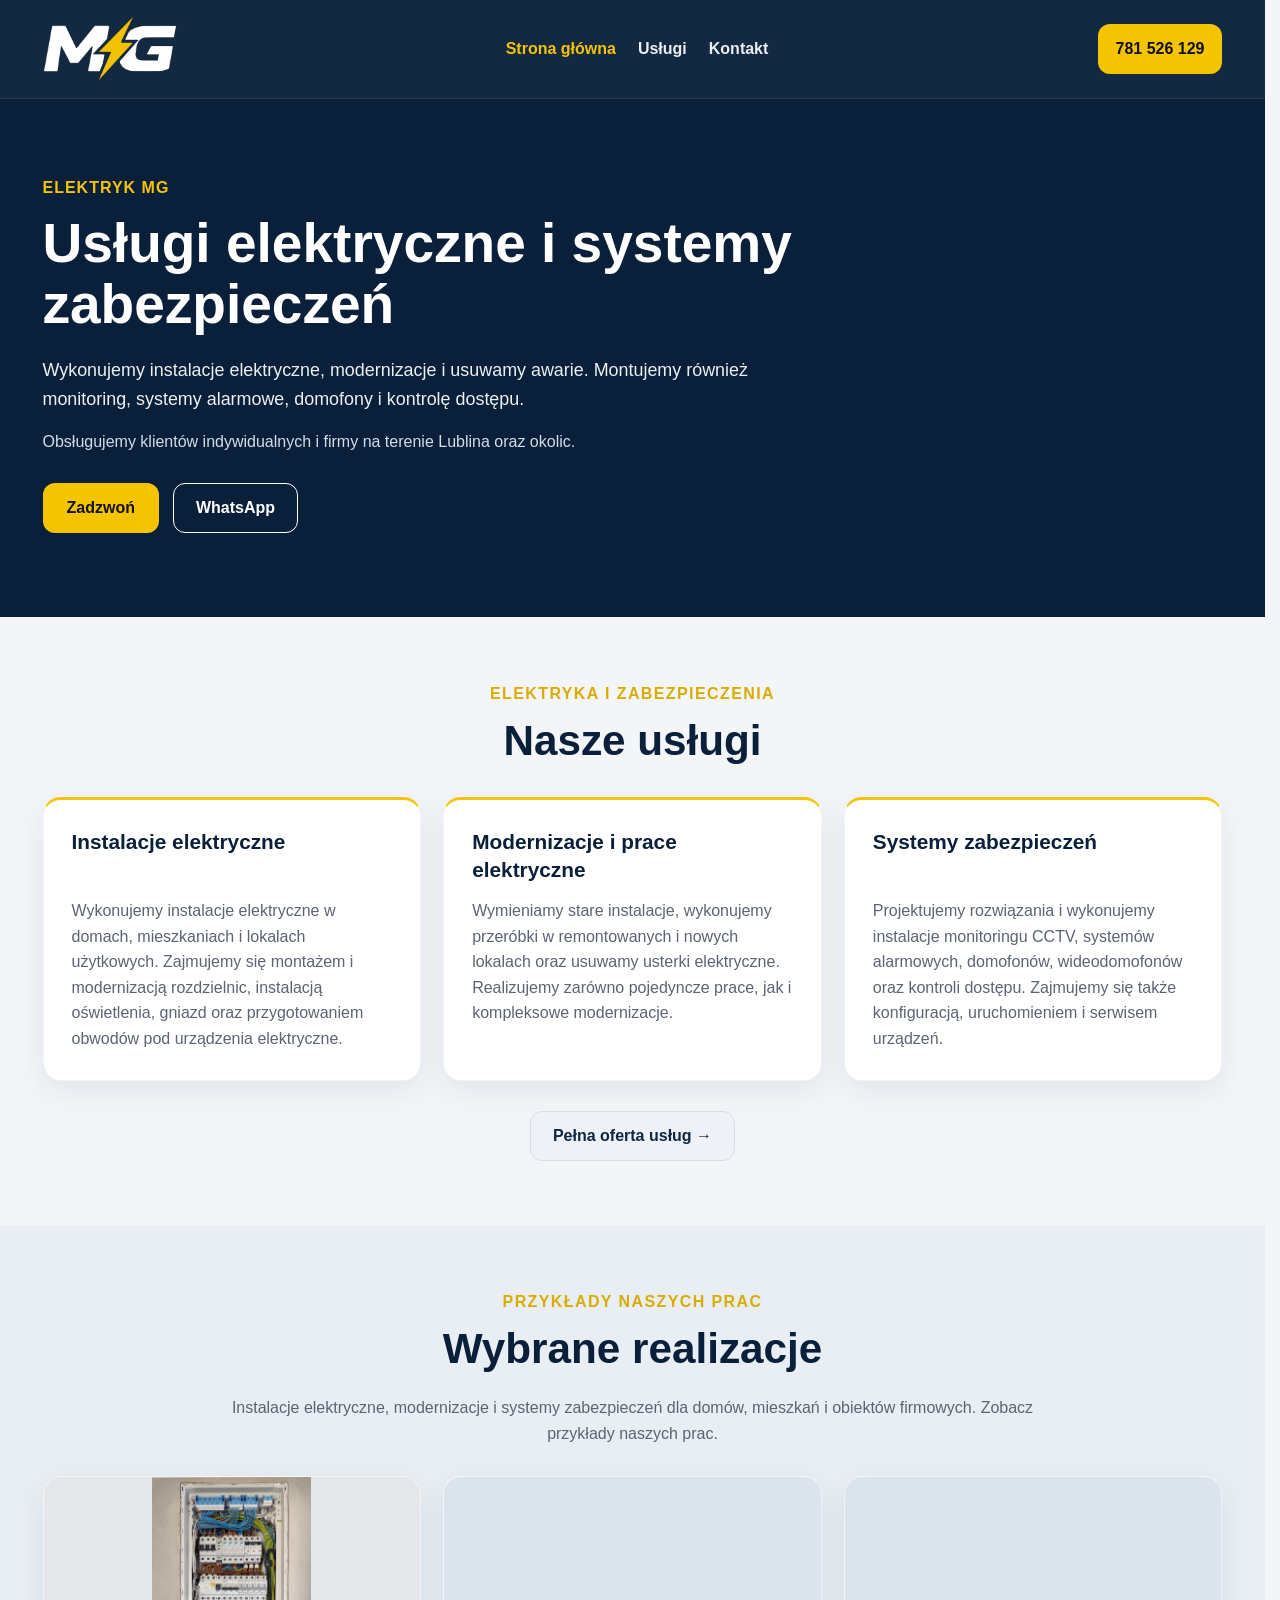
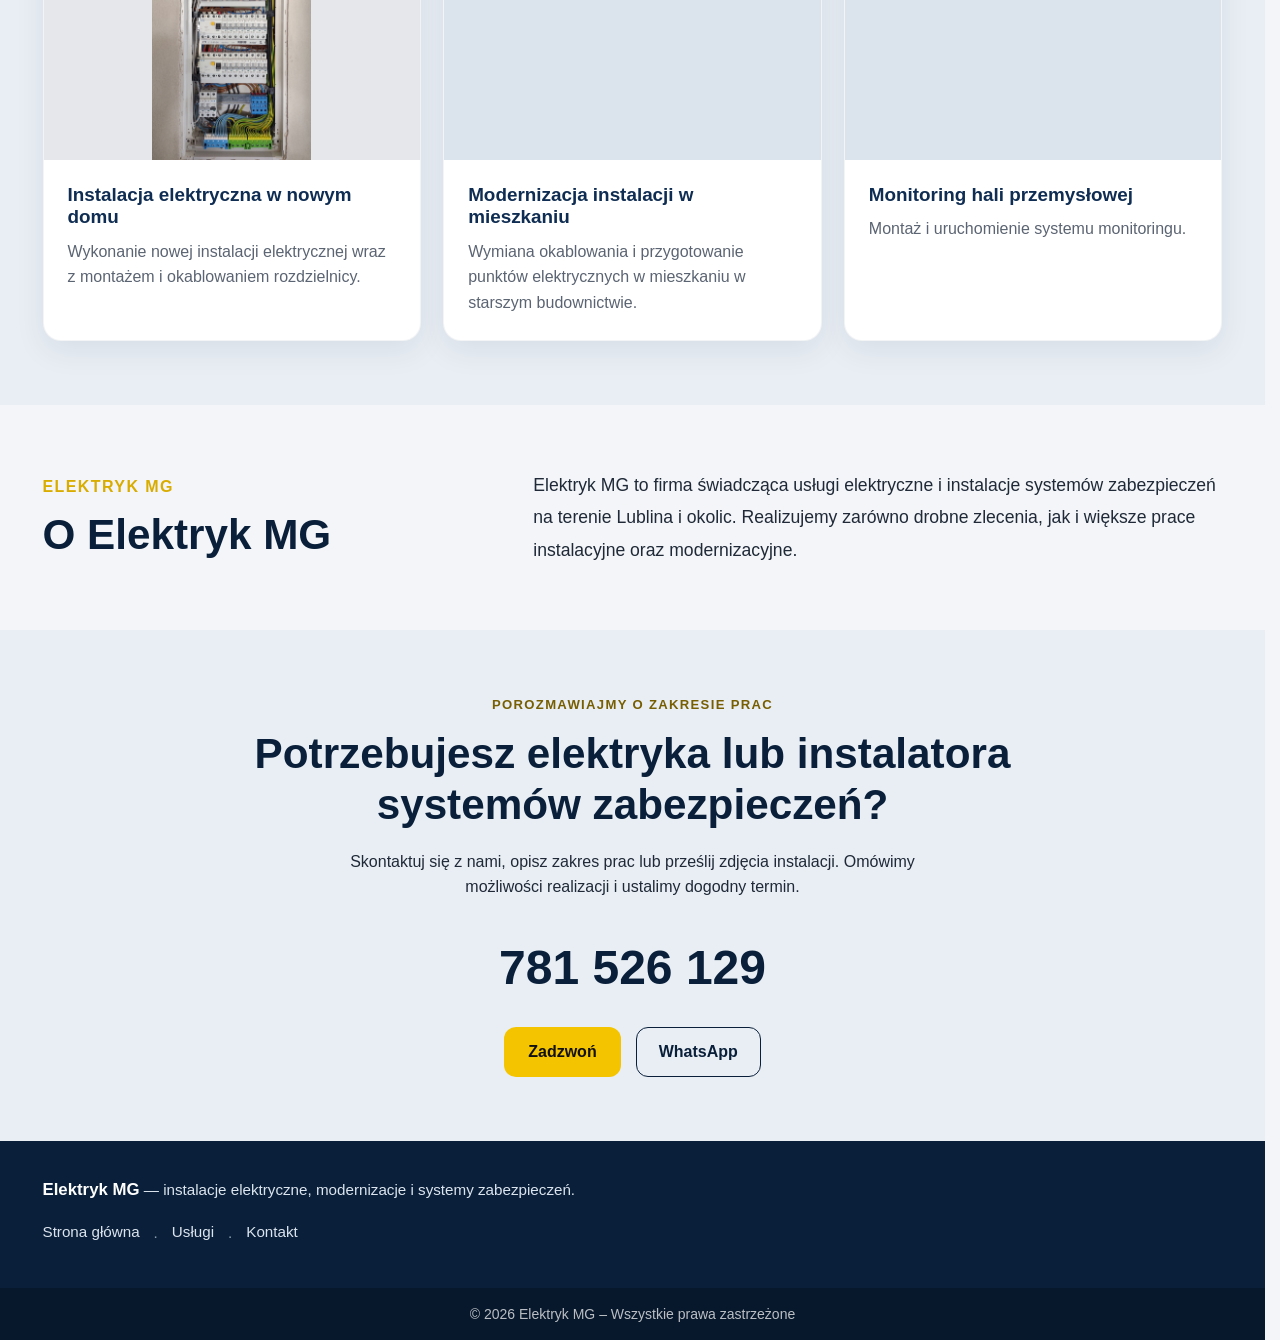
==== commit a290f128: "Improve mobile CTA labels and favicon metadata" ====
--- a/index.html
+++ b/index.html
@@ -7,7 +7,8 @@
   <title>Elektryk Lublin – Instalacje i Alarmy | Elektryk MG</title>
   <meta name="description" content="Elektryk Lublin i okolice. Instalacje elektryczne, modernizacje, rozdzielnice, monitoring CCTV, alarmy i domofony. Sprawdź ofertę Elektryk MG." />
   <link rel="canonical" href="https://elektrykmg.pl/">
-  <link rel="icon" type="image/png" href="img/favicon.png">
+  <link rel="icon" type="image/png" sizes="any" href="/img/favicon.png">
+  <link rel="shortcut icon" href="/img/favicon.png" type="image/png">
   <link rel="stylesheet" href="style-v8.css" />
   <meta name="author" content="Elektryk MG">
   <meta property="og:type" content="website">
@@ -205,4 +206,4 @@
   </header>
 
 
-  <main id="tresc"><section class="hero"><div class="container hero-content"><div class="hero-text"><p class="hero-kicker">Elektryk MG</p><h1>Usługi elektryczne i systemy zabezpieczeń</h1><p class="hero-description">Wykonujemy instalacje elektryczne, modernizacje i usuwamy awarie. Montujemy również monitoring, systemy alarmowe, domofony i kontrolę dostępu.</p><p class="hero-description hero-area">Obsługujemy klientów indywidualnych i firmy na terenie Lublina oraz okolic.</p><div class="hero-buttons"><a class="btn btn-primary" href="tel:+48781526129">Zadzwoń</a><a class="btn btn-whatsapp" href="https://wa.me/48781526129" target="_blank" rel="noopener noreferrer">Napisz na WhatsApp</a></div></div></div></section><section class="section" id="uslugi"><div class="container"><div class="section-heading"><p class="section-label">Elektryka i zabezpieczenia</p><h2>Nasze usługi</h2></div><div class="services-grid"><article class="card service-card"><h3>Instalacje elektryczne</h3><p>Wykonujemy instalacje elektryczne w domach, mieszkaniach i lokalach użytkowych. Zajmujemy się montażem i modernizacją rozdzielnic, instalacją oświetlenia, gniazd oraz przygotowaniem obwodów pod urządzenia elektryczne.</p></article><article class="card service-card"><h3>Modernizacje i prace elektryczne</h3><p>Wymieniamy stare instalacje, wykonujemy przeróbki w remontowanych i nowych lokalach oraz usuwamy usterki elektryczne. Realizujemy zarówno pojedyncze prace, jak i kompleksowe modernizacje.</p></article><article class="card service-card"><h3>Systemy zabezpieczeń</h3><p>Projektujemy rozwiązania i wykonujemy instalacje monitoringu CCTV, systemów alarmowych, domofonów, wideodomofonów oraz kontroli dostępu. Zajmujemy się także konfiguracją, uruchomieniem i serwisem urządzeń.</p></article></div><div class="center-button"><a class="btn btn-secondary" href="uslugi.html">Pełna oferta usług →</a></div></div></section><section class="section projects-section"><div class="container"><div class="section-heading"><p class="section-label">Przykłady naszych prac</p><h2>Wybrane realizacje</h2><p class="intro-text">Instalacje elektryczne, modernizacje i systemy zabezpieczeń dla domów, mieszkań i obiektów firmowych. Zobacz przykłady naszych prac.</p></div><div class="projects-grid"><article class="card project-card"><a href="img/rozdzielnica-okablowanie.jpg" aria-label="Powiększ zdjęcie: Instalacja elektryczna w nowym domu"><img class="project-card-image" src="img/rozdzielnica-okablowanie.jpg" alt="Rozdzielnica elektryczna z okablowaniem i aparatami zabezpieczającymi" loading="lazy" decoding="async" width="800" height="600"></a><div class="project-card-body"><h3>Instalacja elektryczna w nowym domu</h3><p>Wykonanie nowej instalacji elektrycznej wraz z montażem i okablowaniem rozdzielnicy.</p></div></article><article class="card project-card"><a href="img/wymiana-instalacji-w-bloku.jpg" aria-label="Powiększ zdjęcie: Modernizacja instalacji w mieszkaniu"><img class="project-card-image" src="img/wymiana-instalacji-w-bloku.jpg" alt="Nowe okablowanie na ścianach i suficie podczas wymiany instalacji w mieszkaniu" loading="lazy" decoding="async" width="800" height="600"></a><div class="project-card-body"><h3>Modernizacja instalacji w mieszkaniu</h3><p>Wymiana okablowania i przygotowanie punktów elektrycznych w mieszkaniu w starszym budownictwie.</p></div></article><article class="card project-card"><a href="img/kamera-hala.jpeg" aria-label="Powiększ zdjęcie: Monitoring hali przemysłowej"><img class="project-card-image" src="img/kamera-hala.jpeg" alt="Kamera monitoringu zamontowana pod konstrukcją dachu hali" loading="lazy" decoding="async" width="800" height="600"></a><div class="project-card-body"><h3>Monitoring hali przemysłowej</h3><p>Montaż i uruchomienie systemu monitoringu.</p></div></article></div></div></section><section class="section" id="o-nas"><div class="container about-compact"><div><p class="section-label">Elektryk MG</p><h2>O Elektryk MG</h2></div><p>Elektryk MG to firma świadcząca usługi elektryczne i instalacje systemów zabezpieczeń na terenie Lublina i okolic. Realizujemy zarówno drobne zlecenia, jak i większe prace instalacyjne oraz modernizacyjne.</p></div></section><section class="cta-section"><div class="container cta-box"><p class="contact-kicker">Porozmawiajmy o zakresie prac</p><h2>Potrzebujesz elektryka lub instalatora systemów zabezpieczeń?</h2><p>Skontaktuj się z nami, opisz zakres prac lub prześlij zdjęcia instalacji. Omówimy możliwości realizacji i ustalimy dogodny termin.</p><a class="contact-number" href="tel:+48781526129">781 526 129</a><div class="cta-buttons"><a class="btn btn-primary" href="tel:+48781526129">Zadzwoń</a><a class="btn btn-whatsapp" href="https://wa.me/48781526129" target="_blank" rel="noopener noreferrer">Napisz na WhatsApp</a></div></div></section></main><footer class="site-footer footer-v3"><div class="container"><p class="footer-summary"><strong>Elektryk MG</strong><span aria-hidden="true"> — </span>instalacje elektryczne, modernizacje i systemy zabezpieczeń.</p><nav aria-label="Nawigacja w stopce"><a href="index.html">Strona główna</a><span aria-hidden="true">·</span><a href="uslugi.html">Usługi</a><span aria-hidden="true">·</span><a href="kontakt.html">Kontakt</a></nav></div></footer><div class="footer-bottom">© 2026 Elektryk MG – Wszystkie prawa zastrzeżone</div><dialog class="photo-viewer" id="photo-viewer" aria-label="Powiększone zdjęcie realizacji" aria-describedby="photo-caption"><button class="photo-close" type="button" aria-label="Zamknij zdjęcie">×</button><figure class="photo-panel"><img id="photo-full" alt=""><figcaption id="photo-caption"></figcaption></figure></dialog><script src="galeria.js"></script></body></html>+  <main id="tresc"><section class="hero"><div class="container hero-content"><div class="hero-text"><p class="hero-kicker">Elektryk MG</p><h1>Usługi elektryczne i systemy zabezpieczeń</h1><p class="hero-description">Wykonujemy instalacje elektryczne, modernizacje i usuwamy awarie. Montujemy również monitoring, systemy alarmowe, domofony i kontrolę dostępu.</p><p class="hero-description hero-area">Obsługujemy klientów indywidualnych i firmy na terenie Lublina oraz okolic.</p><div class="hero-buttons"><a class="btn btn-primary" href="tel:+48781526129">Zadzwoń</a><a class="btn btn-whatsapp" href="https://wa.me/48781526129" target="_blank" rel="noopener noreferrer">WhatsApp</a></div></div></div></section><section class="section" id="uslugi"><div class="container"><div class="section-heading"><p class="section-label">Elektryka i zabezpieczenia</p><h2>Nasze usługi</h2></div><div class="services-grid"><article class="card service-card"><h3>Instalacje elektryczne</h3><p>Wykonujemy instalacje elektryczne w domach, mieszkaniach i lokalach użytkowych. Zajmujemy się montażem i modernizacją rozdzielnic, instalacją oświetlenia, gniazd oraz przygotowaniem obwodów pod urządzenia elektryczne.</p></article><article class="card service-card"><h3>Modernizacje i prace elektryczne</h3><p>Wymieniamy stare instalacje, wykonujemy przeróbki w remontowanych i nowych lokalach oraz usuwamy usterki elektryczne. Realizujemy zarówno pojedyncze prace, jak i kompleksowe modernizacje.</p></article><article class="card service-card"><h3>Systemy zabezpieczeń</h3><p>Projektujemy rozwiązania i wykonujemy instalacje monitoringu CCTV, systemów alarmowych, domofonów, wideodomofonów oraz kontroli dostępu. Zajmujemy się także konfiguracją, uruchomieniem i serwisem urządzeń.</p></article></div><div class="center-button"><a class="btn btn-secondary" href="uslugi.html">Pełna oferta usług →</a></div></div></section><section class="section projects-section"><div class="container"><div class="section-heading"><p class="section-label">Przykłady naszych prac</p><h2>Wybrane realizacje</h2><p class="intro-text">Instalacje elektryczne, modernizacje i systemy zabezpieczeń dla domów, mieszkań i obiektów firmowych. Zobacz przykłady naszych prac.</p></div><div class="projects-grid"><article class="card project-card"><a href="img/rozdzielnica-okablowanie.jpg" aria-label="Powiększ zdjęcie: Instalacja elektryczna w nowym domu"><img class="project-card-image" src="img/rozdzielnica-okablowanie.jpg" alt="Rozdzielnica elektryczna z okablowaniem i aparatami zabezpieczającymi" loading="lazy" decoding="async" width="800" height="600"></a><div class="project-card-body"><h3>Instalacja elektryczna w nowym domu</h3><p>Wykonanie nowej instalacji elektrycznej wraz z montażem i okablowaniem rozdzielnicy.</p></div></article><article class="card project-card"><a href="img/wymiana-instalacji-w-bloku.jpg" aria-label="Powiększ zdjęcie: Modernizacja instalacji w mieszkaniu"><img class="project-card-image" src="img/wymiana-instalacji-w-bloku.jpg" alt="Nowe okablowanie na ścianach i suficie podczas wymiany instalacji w mieszkaniu" loading="lazy" decoding="async" width="800" height="600"></a><div class="project-card-body"><h3>Modernizacja instalacji w mieszkaniu</h3><p>Wymiana okablowania i przygotowanie punktów elektrycznych w mieszkaniu w starszym budownictwie.</p></div></article><article class="card project-card"><a href="img/kamera-hala.jpeg" aria-label="Powiększ zdjęcie: Monitoring hali przemysłowej"><img class="project-card-image" src="img/kamera-hala.jpeg" alt="Kamera monitoringu zamontowana pod konstrukcją dachu hali" loading="lazy" decoding="async" width="800" height="600"></a><div class="project-card-body"><h3>Monitoring hali przemysłowej</h3><p>Montaż i uruchomienie systemu monitoringu.</p></div></article></div></div></section><section class="section" id="o-nas"><div class="container about-compact"><div><p class="section-label">Elektryk MG</p><h2>O Elektryk MG</h2></div><p>Elektryk MG to firma świadcząca usługi elektryczne i instalacje systemów zabezpieczeń na terenie Lublina i okolic. Realizujemy zarówno drobne zlecenia, jak i większe prace instalacyjne oraz modernizacyjne.</p></div></section><section class="cta-section"><div class="container cta-box"><p class="contact-kicker">Porozmawiajmy o zakresie prac</p><h2>Potrzebujesz elektryka lub instalatora systemów zabezpieczeń?</h2><p>Skontaktuj się z nami, opisz zakres prac lub prześlij zdjęcia instalacji. Omówimy możliwości realizacji i ustalimy dogodny termin.</p><a class="contact-number" href="tel:+48781526129">781 526 129</a><div class="cta-buttons"><a class="btn btn-primary" href="tel:+48781526129">Zadzwoń</a><a class="btn btn-whatsapp" href="https://wa.me/48781526129" target="_blank" rel="noopener noreferrer">WhatsApp</a></div></div></section></main><footer class="site-footer footer-v3"><div class="container"><p class="footer-summary"><strong>Elektryk MG</strong><span aria-hidden="true"> — </span>instalacje elektryczne, modernizacje i systemy zabezpieczeń.</p><nav aria-label="Nawigacja w stopce"><a href="index.html">Strona główna</a><span aria-hidden="true">·</span><a href="uslugi.html">Usługi</a><span aria-hidden="true">·</span><a href="kontakt.html">Kontakt</a></nav></div></footer><div class="footer-bottom">© 2026 Elektryk MG – Wszystkie prawa zastrzeżone</div><dialog class="photo-viewer" id="photo-viewer" aria-label="Powiększone zdjęcie realizacji" aria-describedby="photo-caption"><button class="photo-close" type="button" aria-label="Zamknij zdjęcie">×</button><figure class="photo-panel"><img id="photo-full" alt=""><figcaption id="photo-caption"></figcaption></figure></dialog><script src="galeria.js"></script></body></html>
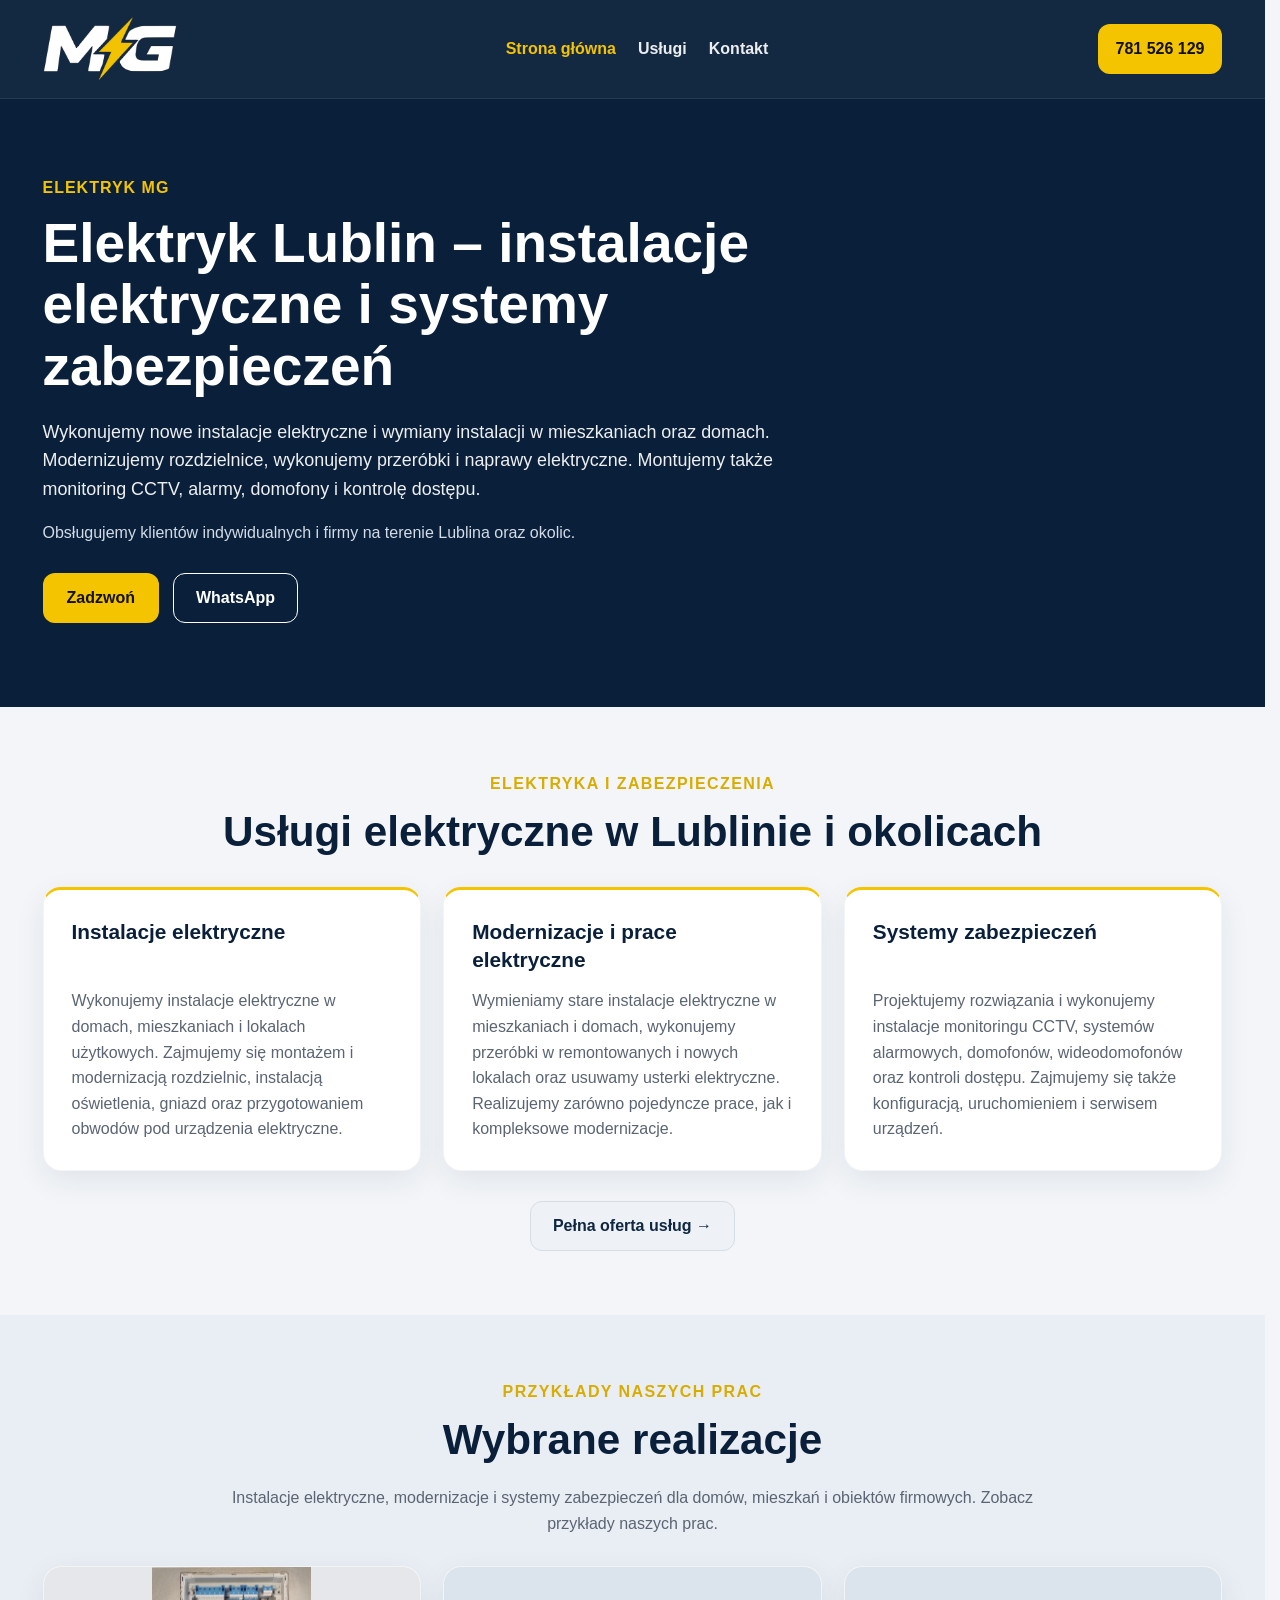
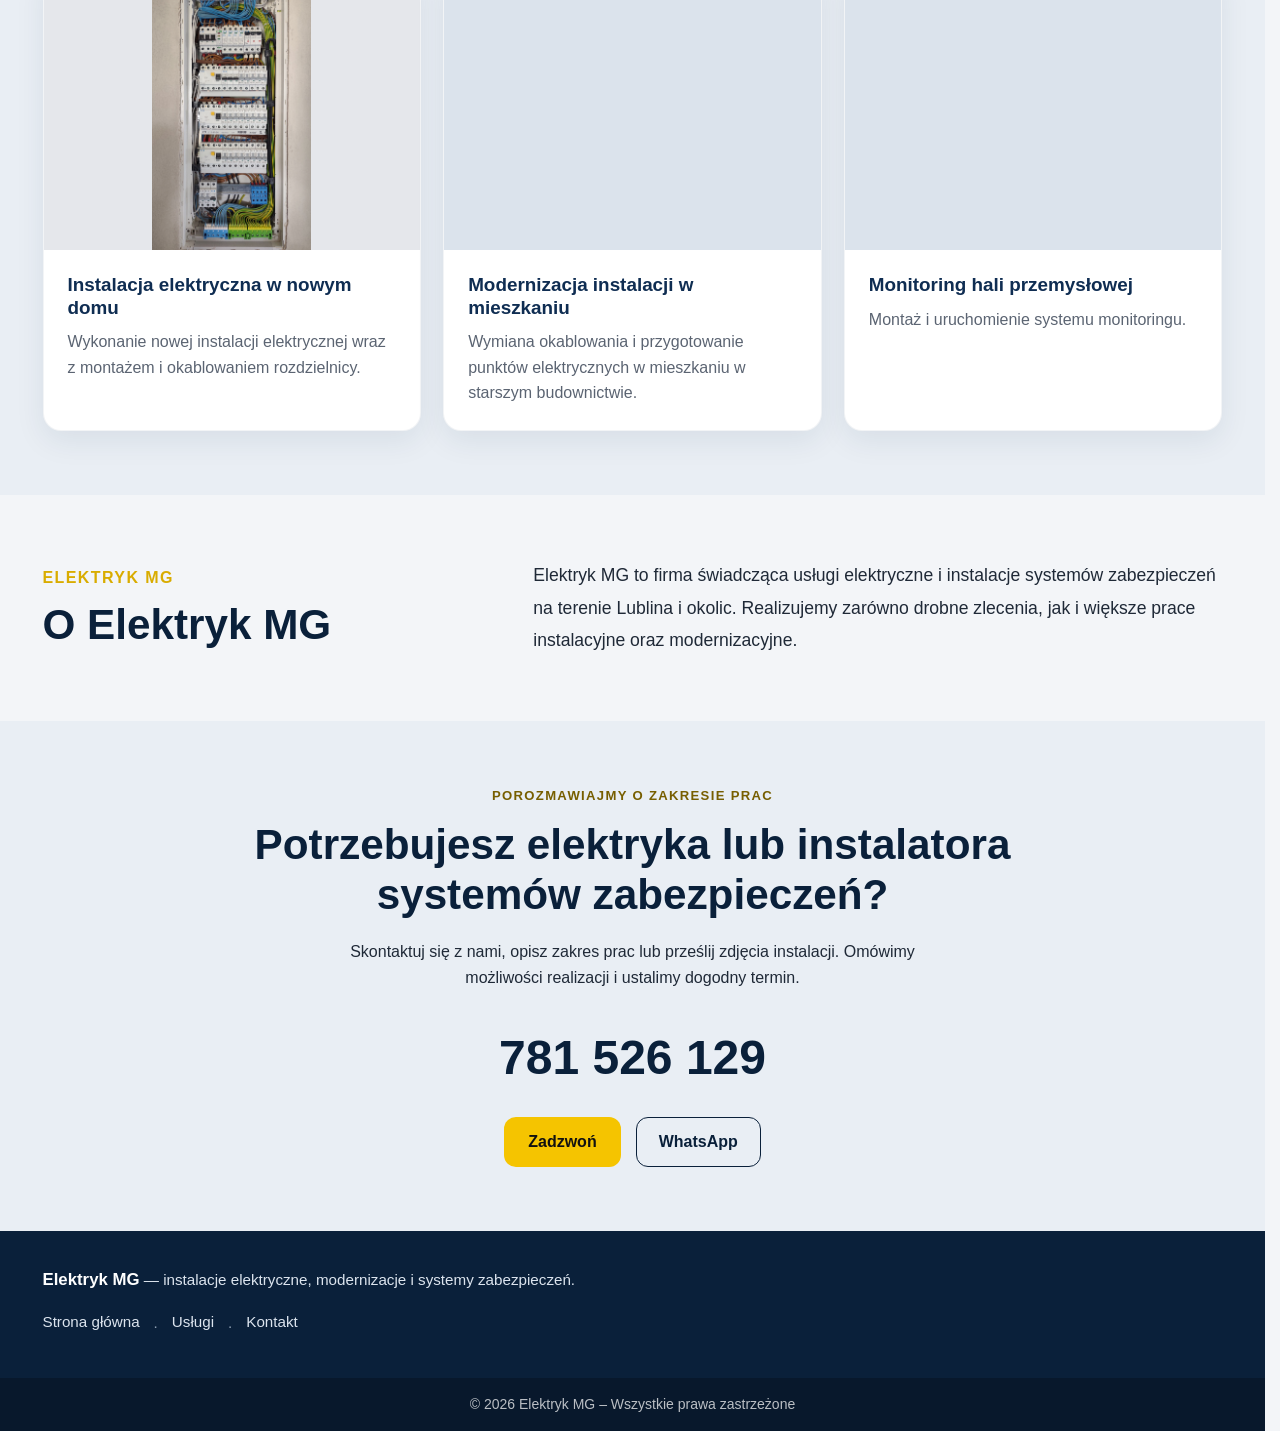
==== commit 58c32b27: "Improve local service SEO copy and page headings" ====
--- a/index.html
+++ b/index.html
@@ -7,7 +7,8 @@
   <title>Elektryk Lublin – Instalacje i Alarmy | Elektryk MG</title>
   <meta name="description" content="Elektryk Lublin i okolice. Instalacje elektryczne, modernizacje, rozdzielnice, monitoring CCTV, alarmy i domofony. Sprawdź ofertę Elektryk MG." />
   <link rel="canonical" href="https://elektrykmg.pl/">
-  <link rel="icon" type="image/png" sizes="any" href="/img/favicon.png">
+  <link rel="icon" type="image/svg+xml" href="/img/favicon-square.svg">
+  <link rel="icon" type="image/png" href="/img/favicon.png">
   <link rel="shortcut icon" href="/img/favicon.png" type="image/png">
   <link rel="stylesheet" href="style-v8.css" />
   <meta name="author" content="Elektryk MG">
@@ -206,4 +207,4 @@
   </header>
 
 
-  <main id="tresc"><section class="hero"><div class="container hero-content"><div class="hero-text"><p class="hero-kicker">Elektryk MG</p><h1>Usługi elektryczne i systemy zabezpieczeń</h1><p class="hero-description">Wykonujemy instalacje elektryczne, modernizacje i usuwamy awarie. Montujemy również monitoring, systemy alarmowe, domofony i kontrolę dostępu.</p><p class="hero-description hero-area">Obsługujemy klientów indywidualnych i firmy na terenie Lublina oraz okolic.</p><div class="hero-buttons"><a class="btn btn-primary" href="tel:+48781526129">Zadzwoń</a><a class="btn btn-whatsapp" href="https://wa.me/48781526129" target="_blank" rel="noopener noreferrer">WhatsApp</a></div></div></div></section><section class="section" id="uslugi"><div class="container"><div class="section-heading"><p class="section-label">Elektryka i zabezpieczenia</p><h2>Nasze usługi</h2></div><div class="services-grid"><article class="card service-card"><h3>Instalacje elektryczne</h3><p>Wykonujemy instalacje elektryczne w domach, mieszkaniach i lokalach użytkowych. Zajmujemy się montażem i modernizacją rozdzielnic, instalacją oświetlenia, gniazd oraz przygotowaniem obwodów pod urządzenia elektryczne.</p></article><article class="card service-card"><h3>Modernizacje i prace elektryczne</h3><p>Wymieniamy stare instalacje, wykonujemy przeróbki w remontowanych i nowych lokalach oraz usuwamy usterki elektryczne. Realizujemy zarówno pojedyncze prace, jak i kompleksowe modernizacje.</p></article><article class="card service-card"><h3>Systemy zabezpieczeń</h3><p>Projektujemy rozwiązania i wykonujemy instalacje monitoringu CCTV, systemów alarmowych, domofonów, wideodomofonów oraz kontroli dostępu. Zajmujemy się także konfiguracją, uruchomieniem i serwisem urządzeń.</p></article></div><div class="center-button"><a class="btn btn-secondary" href="uslugi.html">Pełna oferta usług →</a></div></div></section><section class="section projects-section"><div class="container"><div class="section-heading"><p class="section-label">Przykłady naszych prac</p><h2>Wybrane realizacje</h2><p class="intro-text">Instalacje elektryczne, modernizacje i systemy zabezpieczeń dla domów, mieszkań i obiektów firmowych. Zobacz przykłady naszych prac.</p></div><div class="projects-grid"><article class="card project-card"><a href="img/rozdzielnica-okablowanie.jpg" aria-label="Powiększ zdjęcie: Instalacja elektryczna w nowym domu"><img class="project-card-image" src="img/rozdzielnica-okablowanie.jpg" alt="Rozdzielnica elektryczna z okablowaniem i aparatami zabezpieczającymi" loading="lazy" decoding="async" width="800" height="600"></a><div class="project-card-body"><h3>Instalacja elektryczna w nowym domu</h3><p>Wykonanie nowej instalacji elektrycznej wraz z montażem i okablowaniem rozdzielnicy.</p></div></article><article class="card project-card"><a href="img/wymiana-instalacji-w-bloku.jpg" aria-label="Powiększ zdjęcie: Modernizacja instalacji w mieszkaniu"><img class="project-card-image" src="img/wymiana-instalacji-w-bloku.jpg" alt="Nowe okablowanie na ścianach i suficie podczas wymiany instalacji w mieszkaniu" loading="lazy" decoding="async" width="800" height="600"></a><div class="project-card-body"><h3>Modernizacja instalacji w mieszkaniu</h3><p>Wymiana okablowania i przygotowanie punktów elektrycznych w mieszkaniu w starszym budownictwie.</p></div></article><article class="card project-card"><a href="img/kamera-hala.jpeg" aria-label="Powiększ zdjęcie: Monitoring hali przemysłowej"><img class="project-card-image" src="img/kamera-hala.jpeg" alt="Kamera monitoringu zamontowana pod konstrukcją dachu hali" loading="lazy" decoding="async" width="800" height="600"></a><div class="project-card-body"><h3>Monitoring hali przemysłowej</h3><p>Montaż i uruchomienie systemu monitoringu.</p></div></article></div></div></section><section class="section" id="o-nas"><div class="container about-compact"><div><p class="section-label">Elektryk MG</p><h2>O Elektryk MG</h2></div><p>Elektryk MG to firma świadcząca usługi elektryczne i instalacje systemów zabezpieczeń na terenie Lublina i okolic. Realizujemy zarówno drobne zlecenia, jak i większe prace instalacyjne oraz modernizacyjne.</p></div></section><section class="cta-section"><div class="container cta-box"><p class="contact-kicker">Porozmawiajmy o zakresie prac</p><h2>Potrzebujesz elektryka lub instalatora systemów zabezpieczeń?</h2><p>Skontaktuj się z nami, opisz zakres prac lub prześlij zdjęcia instalacji. Omówimy możliwości realizacji i ustalimy dogodny termin.</p><a class="contact-number" href="tel:+48781526129">781 526 129</a><div class="cta-buttons"><a class="btn btn-primary" href="tel:+48781526129">Zadzwoń</a><a class="btn btn-whatsapp" href="https://wa.me/48781526129" target="_blank" rel="noopener noreferrer">WhatsApp</a></div></div></section></main><footer class="site-footer footer-v3"><div class="container"><p class="footer-summary"><strong>Elektryk MG</strong><span aria-hidden="true"> — </span>instalacje elektryczne, modernizacje i systemy zabezpieczeń.</p><nav aria-label="Nawigacja w stopce"><a href="index.html">Strona główna</a><span aria-hidden="true">·</span><a href="uslugi.html">Usługi</a><span aria-hidden="true">·</span><a href="kontakt.html">Kontakt</a></nav></div></footer><div class="footer-bottom">© 2026 Elektryk MG – Wszystkie prawa zastrzeżone</div><dialog class="photo-viewer" id="photo-viewer" aria-label="Powiększone zdjęcie realizacji" aria-describedby="photo-caption"><button class="photo-close" type="button" aria-label="Zamknij zdjęcie">×</button><figure class="photo-panel"><img id="photo-full" alt=""><figcaption id="photo-caption"></figcaption></figure></dialog><script src="galeria.js"></script></body></html>+  <main id="tresc"><section class="hero"><div class="container hero-content"><div class="hero-text"><p class="hero-kicker">Elektryk MG</p><h1>Elektryk Lublin – instalacje elektryczne i systemy zabezpieczeń</h1><p class="hero-description">Wykonujemy nowe instalacje elektryczne i wymiany instalacji w mieszkaniach oraz domach. Modernizujemy rozdzielnice, wykonujemy przeróbki i naprawy elektryczne. Montujemy także monitoring CCTV, alarmy, domofony i kontrolę dostępu.</p><p class="hero-description hero-area">Obsługujemy klientów indywidualnych i firmy na terenie Lublina oraz okolic.</p><div class="hero-buttons"><a class="btn btn-primary" href="tel:+48781526129">Zadzwoń</a><a class="btn btn-whatsapp" href="https://wa.me/48781526129" target="_blank" rel="noopener noreferrer">WhatsApp</a></div></div></div></section><section class="section" id="uslugi"><div class="container"><div class="section-heading"><p class="section-label">Elektryka i zabezpieczenia</p><h2>Usługi elektryczne w Lublinie i okolicach</h2></div><div class="services-grid"><article class="card service-card"><h3>Instalacje elektryczne</h3><p>Wykonujemy instalacje elektryczne w domach, mieszkaniach i lokalach użytkowych. Zajmujemy się montażem i modernizacją rozdzielnic, instalacją oświetlenia, gniazd oraz przygotowaniem obwodów pod urządzenia elektryczne.</p></article><article class="card service-card"><h3>Modernizacje i prace elektryczne</h3><p>Wymieniamy stare instalacje elektryczne w mieszkaniach i domach, wykonujemy przeróbki w remontowanych i nowych lokalach oraz usuwamy usterki elektryczne. Realizujemy zarówno pojedyncze prace, jak i kompleksowe modernizacje.</p></article><article class="card service-card"><h3>Systemy zabezpieczeń</h3><p>Projektujemy rozwiązania i wykonujemy instalacje monitoringu CCTV, systemów alarmowych, domofonów, wideodomofonów oraz kontroli dostępu. Zajmujemy się także konfiguracją, uruchomieniem i serwisem urządzeń.</p></article></div><div class="center-button"><a class="btn btn-secondary" href="uslugi.html">Pełna oferta usług →</a></div></div></section><section class="section projects-section"><div class="container"><div class="section-heading"><p class="section-label">Przykłady naszych prac</p><h2>Wybrane realizacje</h2><p class="intro-text">Instalacje elektryczne, modernizacje i systemy zabezpieczeń dla domów, mieszkań i obiektów firmowych. Zobacz przykłady naszych prac.</p></div><div class="projects-grid"><article class="card project-card"><a href="img/rozdzielnica-okablowanie.jpg" aria-label="Powiększ zdjęcie: Instalacja elektryczna w nowym domu"><img class="project-card-image" src="img/rozdzielnica-okablowanie.jpg" alt="Rozdzielnica elektryczna z okablowaniem i aparatami zabezpieczającymi" loading="lazy" decoding="async" width="800" height="600"></a><div class="project-card-body"><h3>Instalacja elektryczna w nowym domu</h3><p>Wykonanie nowej instalacji elektrycznej wraz z montażem i okablowaniem rozdzielnicy.</p></div></article><article class="card project-card"><a href="img/wymiana-instalacji-w-bloku.jpg" aria-label="Powiększ zdjęcie: Modernizacja instalacji w mieszkaniu"><img class="project-card-image" src="img/wymiana-instalacji-w-bloku.jpg" alt="Nowe okablowanie na ścianach i suficie podczas wymiany instalacji w mieszkaniu" loading="lazy" decoding="async" width="800" height="600"></a><div class="project-card-body"><h3>Modernizacja instalacji w mieszkaniu</h3><p>Wymiana okablowania i przygotowanie punktów elektrycznych w mieszkaniu w starszym budownictwie.</p></div></article><article class="card project-card"><a href="img/kamera-hala.jpeg" aria-label="Powiększ zdjęcie: Monitoring hali przemysłowej"><img class="project-card-image" src="img/kamera-hala.jpeg" alt="Kamera monitoringu zamontowana pod konstrukcją dachu hali" loading="lazy" decoding="async" width="800" height="600"></a><div class="project-card-body"><h3>Monitoring hali przemysłowej</h3><p>Montaż i uruchomienie systemu monitoringu.</p></div></article></div></div></section><section class="section" id="o-nas"><div class="container about-compact"><div><p class="section-label">Elektryk MG</p><h2>O Elektryk MG</h2></div><p>Elektryk MG to firma świadcząca usługi elektryczne i instalacje systemów zabezpieczeń na terenie Lublina i okolic. Realizujemy zarówno drobne zlecenia, jak i większe prace instalacyjne oraz modernizacyjne.</p></div></section><section class="cta-section"><div class="container cta-box"><p class="contact-kicker">Porozmawiajmy o zakresie prac</p><h2>Potrzebujesz elektryka lub instalatora systemów zabezpieczeń?</h2><p>Skontaktuj się z nami, opisz zakres prac lub prześlij zdjęcia instalacji. Omówimy możliwości realizacji i ustalimy dogodny termin.</p><a class="contact-number" href="tel:+48781526129">781 526 129</a><div class="cta-buttons"><a class="btn btn-primary" href="tel:+48781526129">Zadzwoń</a><a class="btn btn-whatsapp" href="https://wa.me/48781526129" target="_blank" rel="noopener noreferrer">WhatsApp</a></div></div></section></main><footer class="site-footer footer-v3"><div class="container"><p class="footer-summary"><strong>Elektryk MG</strong><span aria-hidden="true"> — </span>instalacje elektryczne, modernizacje i systemy zabezpieczeń.</p><nav aria-label="Nawigacja w stopce"><a href="index.html">Strona główna</a><span aria-hidden="true">·</span><a href="uslugi.html">Usługi</a><span aria-hidden="true">·</span><a href="kontakt.html">Kontakt</a></nav></div></footer><div class="footer-bottom">© 2026 Elektryk MG – Wszystkie prawa zastrzeżone</div><dialog class="photo-viewer" id="photo-viewer" aria-label="Powiększone zdjęcie realizacji" aria-describedby="photo-caption"><button class="photo-close" type="button" aria-label="Zamknij zdjęcie">×</button><figure class="photo-panel"><img id="photo-full" alt=""><figcaption id="photo-caption"></figcaption></figure></dialog><script src="galeria.js"></script></body></html>
--- a/style-v8.css
+++ b/style-v8.css
@@ -1089,3 +1089,29 @@
 .legal-content li{margin-bottom:12px}
 .legal-content a{color:var(--navy);text-decoration:underline;text-underline-offset:3px;overflow-wrap:anywhere}
 @media(max-width:760px){.legal-content{padding-top:30px;padding-bottom:40px}}
+
+/* Mobile CTA alignment: equal-size buttons and no wrapped labels */
+@media (max-width: 640px) {
+  .home-rebuilt .hero-buttons,
+  .home-rebuilt .cta-buttons,
+  .services-page .hero-buttons,
+  .services-page .cta-buttons {
+    display: grid;
+    grid-template-columns: repeat(2, minmax(0, 1fr));
+    gap: 10px;
+  }
+  .home-rebuilt .hero-buttons .btn,
+  .home-rebuilt .cta-buttons .btn,
+  .services-page .hero-buttons .btn,
+  .services-page .cta-buttons .btn {
+    width: 100%;
+    min-width: 0;
+    min-height: 48px;
+    padding: 12px 8px;
+    white-space: nowrap;
+    display: inline-flex;
+    justify-content: center;
+    align-items: center;
+    text-align: center;
+  }
+}
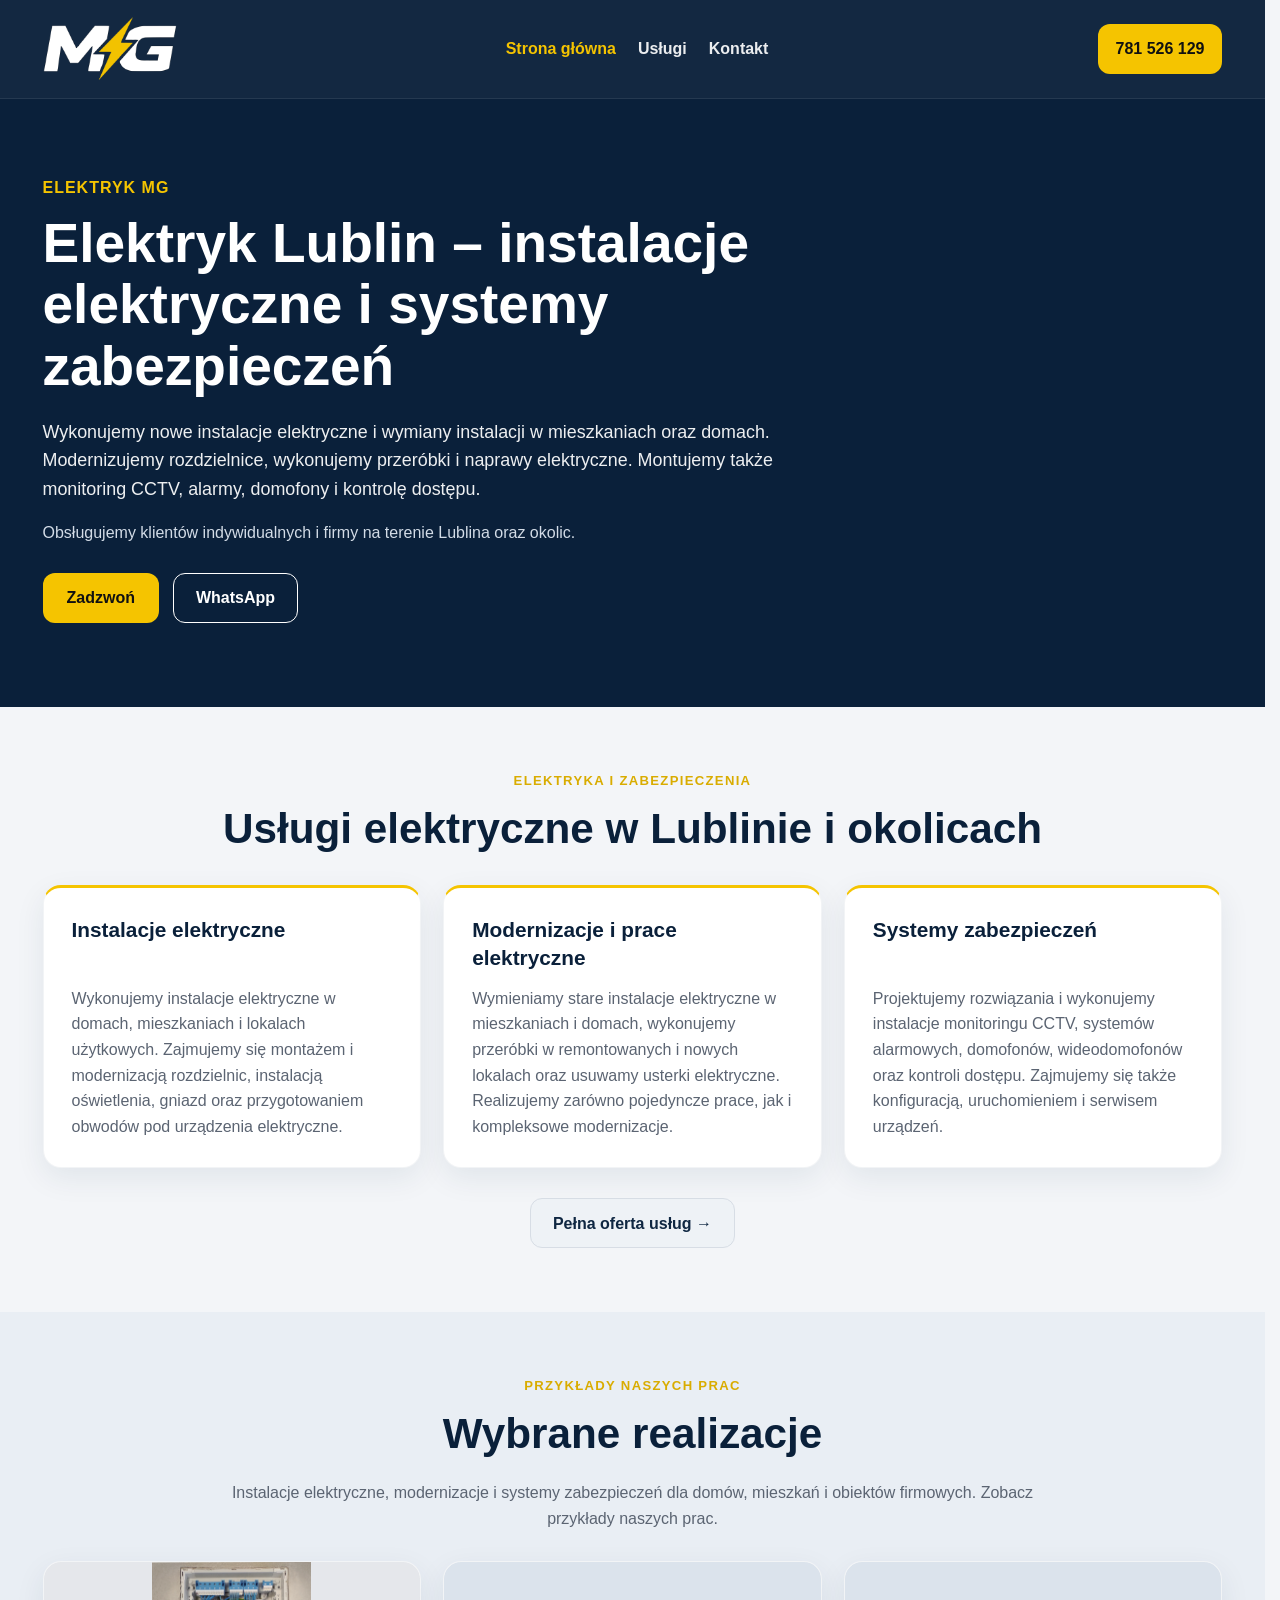
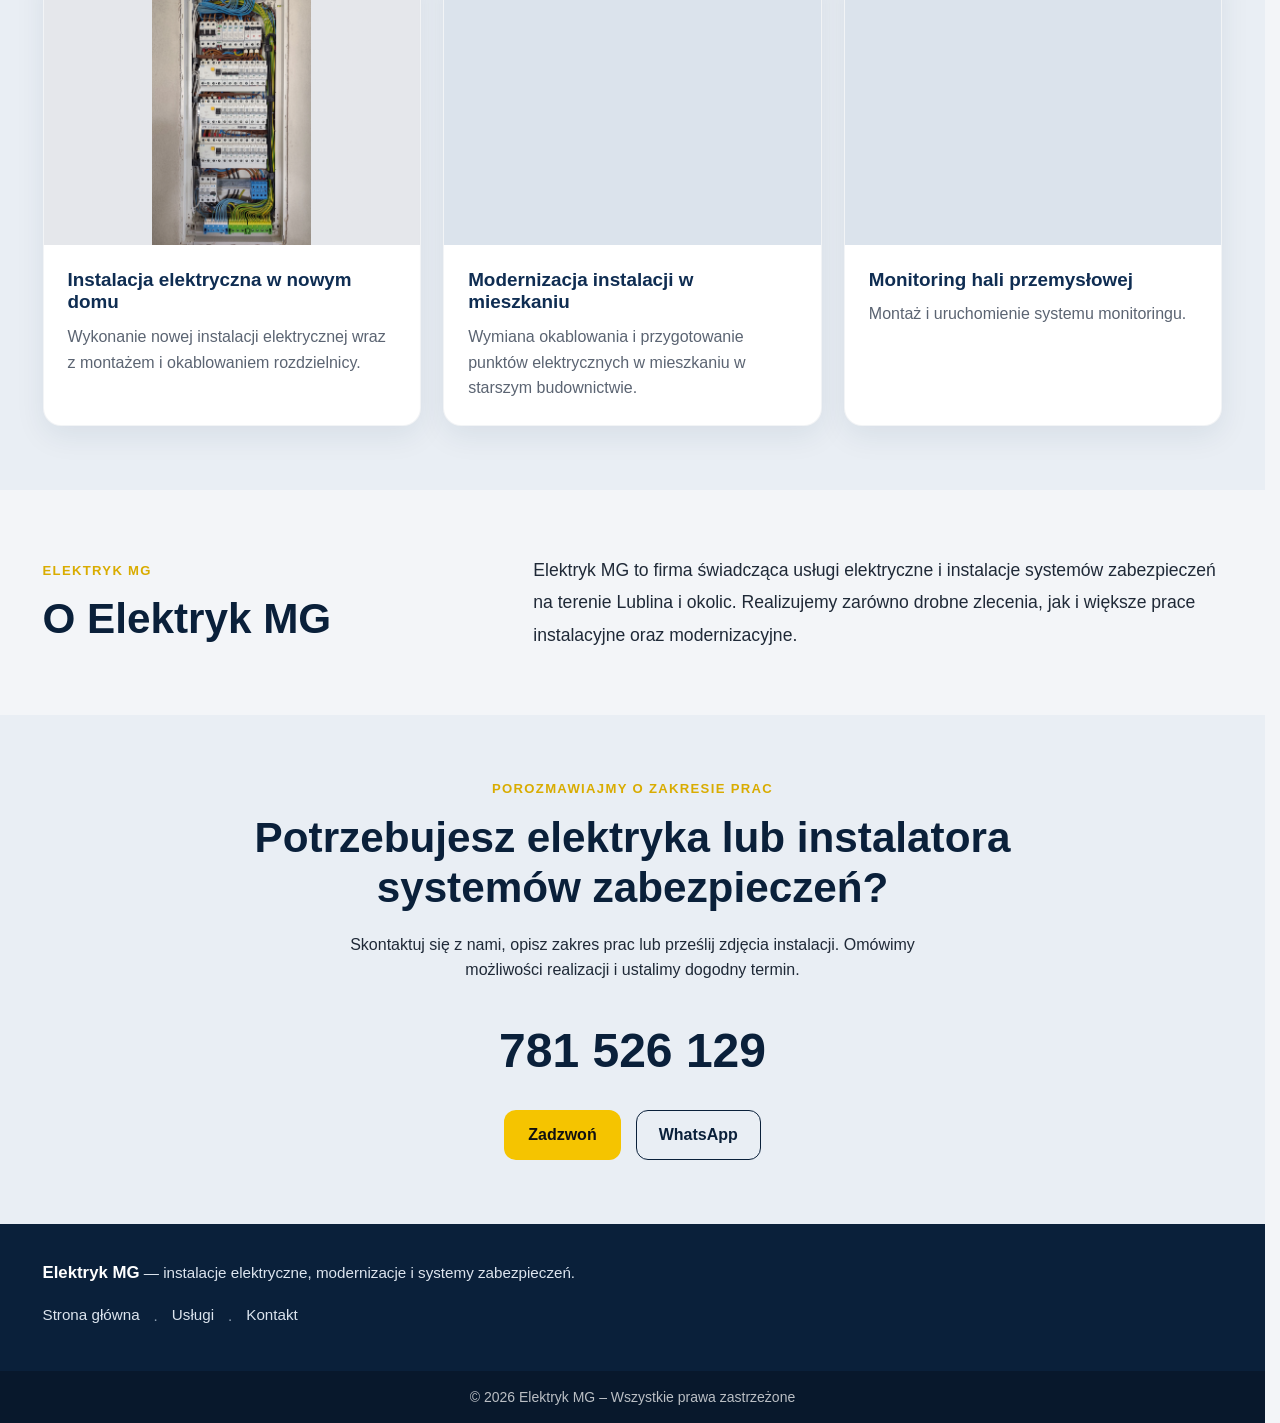
==== commit ec13de19: "Link home navigation to canonical root URL" ====
--- a/index.html
+++ b/index.html
@@ -181,12 +181,12 @@
 </head>
 <body class="home-rebuilt"><a class="skip-link" href="#tresc">Przejdź do treści</a><header class="site-header">
     <div class="container header-wrap">
-      <a href="index.html" class="logo">
+      <a href="/" class="logo">
         <img src="img/logo_bialy.png" alt="Elektryk MG">
       </a>
 
       <nav class="nav">
-        <a href="index.html" class="active">Strona główna</a>
+        <a href="/" class="active">Strona główna</a>
         <a href="uslugi.html">Usługi</a>
         
         <a href="kontakt.html">Kontakt</a>
@@ -197,7 +197,7 @@
       <details class="mobile-menu">
         <summary><span aria-hidden="true">☰</span> Menu</summary>
         <nav class="mobile-nav" aria-label="Nawigacja mobilna">
-          <a href="index.html" class="active">Strona główna</a>
+          <a href="/" class="active">Strona główna</a>
           <a href="uslugi.html">Usługi</a>
           
           <a href="kontakt.html">Kontakt</a>
@@ -207,4 +207,4 @@
   </header>
 
 
-  <main id="tresc"><section class="hero"><div class="container hero-content"><div class="hero-text"><p class="hero-kicker">Elektryk MG</p><h1>Elektryk Lublin – instalacje elektryczne i systemy zabezpieczeń</h1><p class="hero-description">Wykonujemy nowe instalacje elektryczne i wymiany instalacji w mieszkaniach oraz domach. Modernizujemy rozdzielnice, wykonujemy przeróbki i naprawy elektryczne. Montujemy także monitoring CCTV, alarmy, domofony i kontrolę dostępu.</p><p class="hero-description hero-area">Obsługujemy klientów indywidualnych i firmy na terenie Lublina oraz okolic.</p><div class="hero-buttons"><a class="btn btn-primary" href="tel:+48781526129">Zadzwoń</a><a class="btn btn-whatsapp" href="https://wa.me/48781526129" target="_blank" rel="noopener noreferrer">WhatsApp</a></div></div></div></section><section class="section" id="uslugi"><div class="container"><div class="section-heading"><p class="section-label">Elektryka i zabezpieczenia</p><h2>Usługi elektryczne w Lublinie i okolicach</h2></div><div class="services-grid"><article class="card service-card"><h3>Instalacje elektryczne</h3><p>Wykonujemy instalacje elektryczne w domach, mieszkaniach i lokalach użytkowych. Zajmujemy się montażem i modernizacją rozdzielnic, instalacją oświetlenia, gniazd oraz przygotowaniem obwodów pod urządzenia elektryczne.</p></article><article class="card service-card"><h3>Modernizacje i prace elektryczne</h3><p>Wymieniamy stare instalacje elektryczne w mieszkaniach i domach, wykonujemy przeróbki w remontowanych i nowych lokalach oraz usuwamy usterki elektryczne. Realizujemy zarówno pojedyncze prace, jak i kompleksowe modernizacje.</p></article><article class="card service-card"><h3>Systemy zabezpieczeń</h3><p>Projektujemy rozwiązania i wykonujemy instalacje monitoringu CCTV, systemów alarmowych, domofonów, wideodomofonów oraz kontroli dostępu. Zajmujemy się także konfiguracją, uruchomieniem i serwisem urządzeń.</p></article></div><div class="center-button"><a class="btn btn-secondary" href="uslugi.html">Pełna oferta usług →</a></div></div></section><section class="section projects-section"><div class="container"><div class="section-heading"><p class="section-label">Przykłady naszych prac</p><h2>Wybrane realizacje</h2><p class="intro-text">Instalacje elektryczne, modernizacje i systemy zabezpieczeń dla domów, mieszkań i obiektów firmowych. Zobacz przykłady naszych prac.</p></div><div class="projects-grid"><article class="card project-card"><a href="img/rozdzielnica-okablowanie.jpg" aria-label="Powiększ zdjęcie: Instalacja elektryczna w nowym domu"><img class="project-card-image" src="img/rozdzielnica-okablowanie.jpg" alt="Rozdzielnica elektryczna z okablowaniem i aparatami zabezpieczającymi" loading="lazy" decoding="async" width="800" height="600"></a><div class="project-card-body"><h3>Instalacja elektryczna w nowym domu</h3><p>Wykonanie nowej instalacji elektrycznej wraz z montażem i okablowaniem rozdzielnicy.</p></div></article><article class="card project-card"><a href="img/wymiana-instalacji-w-bloku.jpg" aria-label="Powiększ zdjęcie: Modernizacja instalacji w mieszkaniu"><img class="project-card-image" src="img/wymiana-instalacji-w-bloku.jpg" alt="Nowe okablowanie na ścianach i suficie podczas wymiany instalacji w mieszkaniu" loading="lazy" decoding="async" width="800" height="600"></a><div class="project-card-body"><h3>Modernizacja instalacji w mieszkaniu</h3><p>Wymiana okablowania i przygotowanie punktów elektrycznych w mieszkaniu w starszym budownictwie.</p></div></article><article class="card project-card"><a href="img/kamera-hala.jpeg" aria-label="Powiększ zdjęcie: Monitoring hali przemysłowej"><img class="project-card-image" src="img/kamera-hala.jpeg" alt="Kamera monitoringu zamontowana pod konstrukcją dachu hali" loading="lazy" decoding="async" width="800" height="600"></a><div class="project-card-body"><h3>Monitoring hali przemysłowej</h3><p>Montaż i uruchomienie systemu monitoringu.</p></div></article></div></div></section><section class="section" id="o-nas"><div class="container about-compact"><div><p class="section-label">Elektryk MG</p><h2>O Elektryk MG</h2></div><p>Elektryk MG to firma świadcząca usługi elektryczne i instalacje systemów zabezpieczeń na terenie Lublina i okolic. Realizujemy zarówno drobne zlecenia, jak i większe prace instalacyjne oraz modernizacyjne.</p></div></section><section class="cta-section"><div class="container cta-box"><p class="contact-kicker">Porozmawiajmy o zakresie prac</p><h2>Potrzebujesz elektryka lub instalatora systemów zabezpieczeń?</h2><p>Skontaktuj się z nami, opisz zakres prac lub prześlij zdjęcia instalacji. Omówimy możliwości realizacji i ustalimy dogodny termin.</p><a class="contact-number" href="tel:+48781526129">781 526 129</a><div class="cta-buttons"><a class="btn btn-primary" href="tel:+48781526129">Zadzwoń</a><a class="btn btn-whatsapp" href="https://wa.me/48781526129" target="_blank" rel="noopener noreferrer">WhatsApp</a></div></div></section></main><footer class="site-footer footer-v3"><div class="container"><p class="footer-summary"><strong>Elektryk MG</strong><span aria-hidden="true"> — </span>instalacje elektryczne, modernizacje i systemy zabezpieczeń.</p><nav aria-label="Nawigacja w stopce"><a href="index.html">Strona główna</a><span aria-hidden="true">·</span><a href="uslugi.html">Usługi</a><span aria-hidden="true">·</span><a href="kontakt.html">Kontakt</a></nav></div></footer><div class="footer-bottom">© 2026 Elektryk MG – Wszystkie prawa zastrzeżone</div><dialog class="photo-viewer" id="photo-viewer" aria-label="Powiększone zdjęcie realizacji" aria-describedby="photo-caption"><button class="photo-close" type="button" aria-label="Zamknij zdjęcie">×</button><figure class="photo-panel"><img id="photo-full" alt=""><figcaption id="photo-caption"></figcaption></figure></dialog><script src="galeria.js"></script></body></html>+  <main id="tresc"><section class="hero"><div class="container hero-content"><div class="hero-text"><p class="hero-kicker">Elektryk MG</p><h1>Elektryk Lublin – instalacje elektryczne i systemy zabezpieczeń</h1><p class="hero-description">Wykonujemy nowe instalacje elektryczne i wymiany instalacji w mieszkaniach oraz domach. Modernizujemy rozdzielnice, wykonujemy przeróbki i naprawy elektryczne. Montujemy także monitoring CCTV, alarmy, domofony i kontrolę dostępu.</p><p class="hero-description hero-area">Obsługujemy klientów indywidualnych i firmy na terenie Lublina oraz okolic.</p><div class="hero-buttons"><a class="btn btn-primary" href="tel:+48781526129">Zadzwoń</a><a class="btn btn-whatsapp" href="https://wa.me/48781526129" target="_blank" rel="noopener noreferrer">WhatsApp</a></div></div></div></section><section class="section" id="uslugi"><div class="container"><div class="section-heading"><p class="section-label">Elektryka i zabezpieczenia</p><h2>Usługi elektryczne w Lublinie i okolicach</h2></div><div class="services-grid"><article class="card service-card"><h3>Instalacje elektryczne</h3><p>Wykonujemy instalacje elektryczne w domach, mieszkaniach i lokalach użytkowych. Zajmujemy się montażem i modernizacją rozdzielnic, instalacją oświetlenia, gniazd oraz przygotowaniem obwodów pod urządzenia elektryczne.</p></article><article class="card service-card"><h3>Modernizacje i prace elektryczne</h3><p>Wymieniamy stare instalacje elektryczne w mieszkaniach i domach, wykonujemy przeróbki w remontowanych i nowych lokalach oraz usuwamy usterki elektryczne. Realizujemy zarówno pojedyncze prace, jak i kompleksowe modernizacje.</p></article><article class="card service-card"><h3>Systemy zabezpieczeń</h3><p>Projektujemy rozwiązania i wykonujemy instalacje monitoringu CCTV, systemów alarmowych, domofonów, wideodomofonów oraz kontroli dostępu. Zajmujemy się także konfiguracją, uruchomieniem i serwisem urządzeń.</p></article></div><div class="center-button"><a class="btn btn-secondary" href="uslugi.html">Pełna oferta usług →</a></div></div></section><section class="section projects-section"><div class="container"><div class="section-heading"><p class="section-label">Przykłady naszych prac</p><h2>Wybrane realizacje</h2><p class="intro-text">Instalacje elektryczne, modernizacje i systemy zabezpieczeń dla domów, mieszkań i obiektów firmowych. Zobacz przykłady naszych prac.</p></div><div class="projects-grid"><article class="card project-card"><a data-gallery="glowna" href="img/rozdzielnica-okablowanie.jpg" aria-label="Powiększ zdjęcie: Instalacja elektryczna w nowym domu"><img class="project-card-image" src="img/rozdzielnica-okablowanie.jpg" alt="Rozdzielnica elektryczna z okablowaniem i aparatami zabezpieczającymi" loading="lazy" decoding="async" width="800" height="600"></a><div class="project-card-body"><h3>Instalacja elektryczna w nowym domu</h3><p>Wykonanie nowej instalacji elektrycznej wraz z montażem i okablowaniem rozdzielnicy.</p></div></article><article class="card project-card"><a data-gallery="glowna" href="img/wymiana-instalacji-w-bloku.jpg" aria-label="Powiększ zdjęcie: Modernizacja instalacji w mieszkaniu"><img class="project-card-image" src="img/wymiana-instalacji-w-bloku.jpg" alt="Nowe okablowanie na ścianach i suficie podczas wymiany instalacji w mieszkaniu" loading="lazy" decoding="async" width="800" height="600"></a><div class="project-card-body"><h3>Modernizacja instalacji w mieszkaniu</h3><p>Wymiana okablowania i przygotowanie punktów elektrycznych w mieszkaniu w starszym budownictwie.</p></div></article><article class="card project-card"><a data-gallery="glowna" href="img/kamera-hala.jpeg" aria-label="Powiększ zdjęcie: Monitoring hali przemysłowej"><img class="project-card-image" src="img/kamera-hala.jpeg" alt="Kamera monitoringu zamontowana pod konstrukcją dachu hali" loading="lazy" decoding="async" width="800" height="600"></a><div class="project-card-body"><h3>Monitoring hali przemysłowej</h3><p>Montaż i uruchomienie systemu monitoringu.</p></div></article></div></div></section><section class="section" id="o-nas"><div class="container about-compact"><div><p class="section-label">Elektryk MG</p><h2>O Elektryk MG</h2></div><p>Elektryk MG to firma świadcząca usługi elektryczne i instalacje systemów zabezpieczeń na terenie Lublina i okolic. Realizujemy zarówno drobne zlecenia, jak i większe prace instalacyjne oraz modernizacyjne.</p></div></section><section class="cta-section"><div class="container cta-box"><p class="contact-kicker">Porozmawiajmy o zakresie prac</p><h2>Potrzebujesz elektryka lub instalatora systemów zabezpieczeń?</h2><p>Skontaktuj się z nami, opisz zakres prac lub prześlij zdjęcia instalacji. Omówimy możliwości realizacji i ustalimy dogodny termin.</p><a class="contact-number" href="tel:+48781526129">781 526 129</a><div class="cta-buttons"><a class="btn btn-primary" href="tel:+48781526129">Zadzwoń</a><a class="btn btn-whatsapp" href="https://wa.me/48781526129" target="_blank" rel="noopener noreferrer">WhatsApp</a></div></div></section></main><footer class="site-footer footer-v3"><div class="container"><p class="footer-summary"><strong>Elektryk MG</strong><span aria-hidden="true"> — </span>instalacje elektryczne, modernizacje i systemy zabezpieczeń.</p><nav aria-label="Nawigacja w stopce"><a href="/">Strona główna</a><span aria-hidden="true">·</span><a href="uslugi.html">Usługi</a><span aria-hidden="true">·</span><a href="kontakt.html">Kontakt</a></nav></div></footer><div class="footer-bottom">© 2026 Elektryk MG – Wszystkie prawa zastrzeżone</div><dialog class="photo-viewer" id="photo-viewer" aria-label="Powiększone zdjęcie realizacji" aria-describedby="photo-caption"><button class="photo-close" type="button" aria-label="Zamknij zdjęcie">×</button><button class="photo-nav photo-prev" type="button" aria-label="Poprzednie zdjęcie">‹</button><button class="photo-nav photo-next" type="button" aria-label="Następne zdjęcie">›</button><span class="photo-counter" aria-live="polite"></span><figure class="photo-panel"><img id="photo-full" alt=""><figcaption id="photo-caption"></figcaption></figure></dialog><script src="galeria.js"></script></body></html>
--- a/style-v8.css
+++ b/style-v8.css
@@ -1115,3 +1115,45 @@
     text-align: center;
   }
 }
+
+/* Shared small yellow section headings */
+.home-rebuilt .section-label,
+.home-rebuilt .contact-kicker,
+.services-page .section-label,
+.services-page .contact-kicker {
+  font-size: .82rem;
+  font-weight: 800;
+  letter-spacing: .1em;
+  line-height: 1.45;
+  text-transform: uppercase;
+  margin-bottom: 14px;
+}
+.home-rebuilt .cta-box .contact-kicker,
+.services-page .cta-box .contact-kicker { color: #b28c00; }
+
+/* Reusable photo lightbox navigation */
+.photo-viewer { position: fixed; }
+.photo-viewer .photo-nav {
+  position: fixed; top: 50%; transform: translateY(-50%);
+  width: 48px; height: 56px; border: 1px solid rgba(255,255,255,.65);
+  border-radius: 12px; background: rgba(8,20,35,.78); color: #fff;
+  font-size: 40px; line-height: 1; cursor: pointer; z-index: 3;
+}
+.photo-viewer .photo-prev { left: max(10px, env(safe-area-inset-left)); }
+.photo-viewer .photo-next { right: max(10px, env(safe-area-inset-right)); }
+.photo-viewer .photo-counter {
+  position: fixed; bottom: max(12px, env(safe-area-inset-bottom)); left: 50%;
+  transform: translateX(-50%); background: rgba(8,20,35,.8); color: #fff;
+  padding: 5px 13px; border-radius: 30px; font-size: 14px; z-index: 3;
+}
+.photo-viewer .photo-nav[hidden] { display: none; }
+.photo-viewer .photo-nav:focus-visible { outline: 3px solid #f6c400; outline-offset: 3px; }
+@media (max-width: 600px) {
+  .photo-viewer .photo-nav { width: 38px; height: 48px; font-size: 32px; }
+}
+
+/* Use one brand yellow for all small section labels, including CTA */
+.home-rebuilt .section-label,
+.home-rebuilt .cta-box .contact-kicker,
+.services-page .section-label,
+.services-page .cta-box .contact-kicker { color: var(--yellow-dark); }
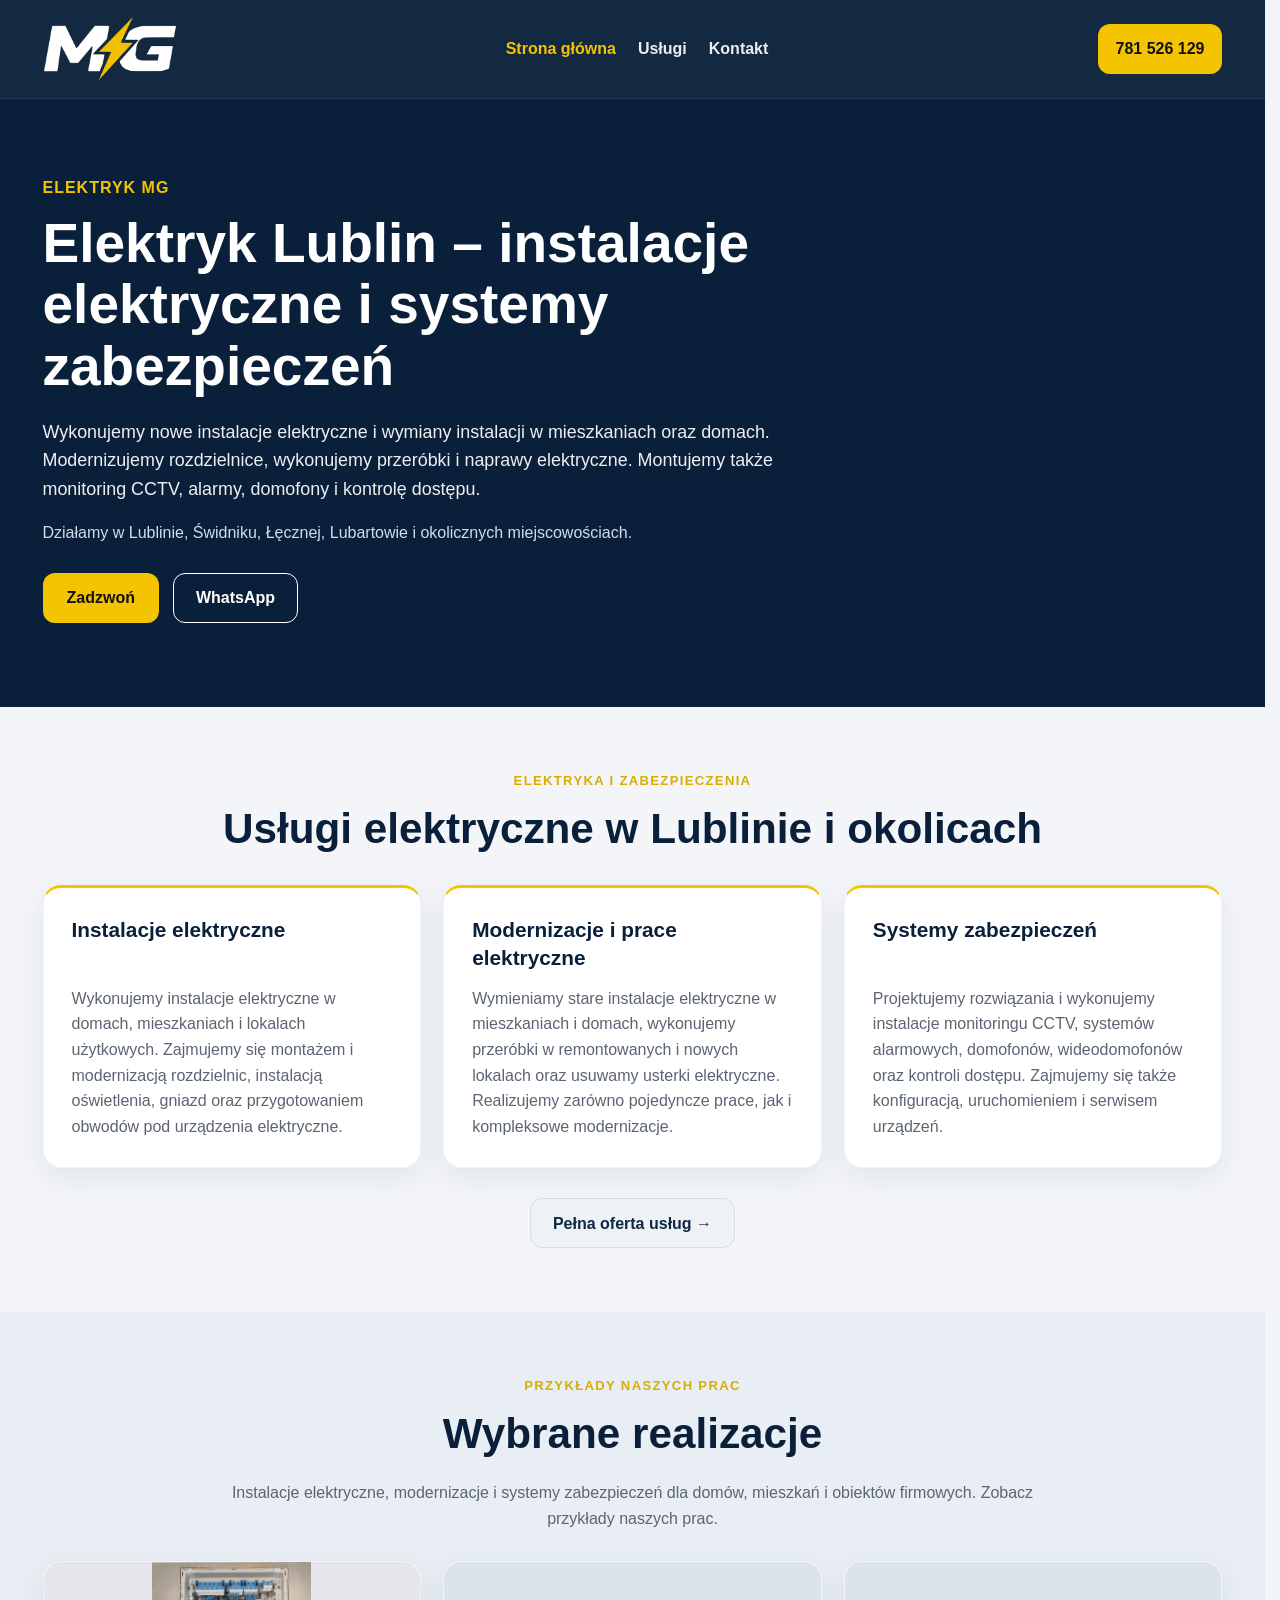
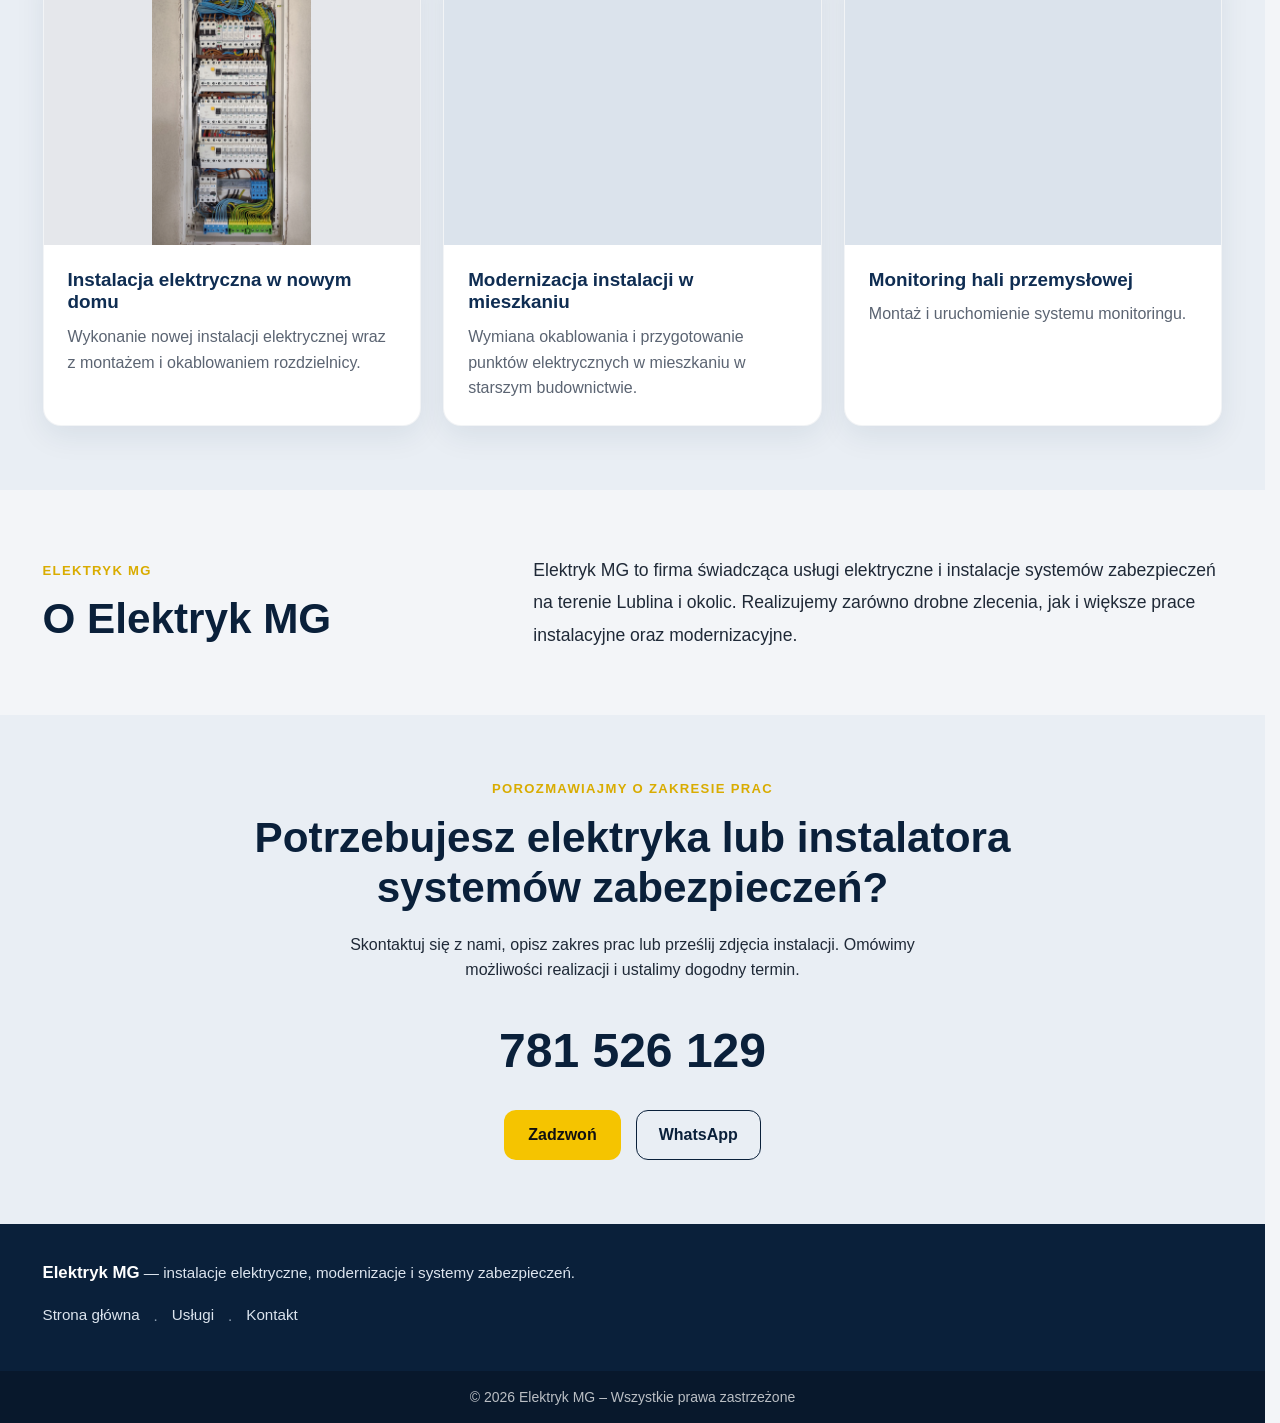
==== commit 6c53f4b2: "Ujednolić obszar świadczenia usług" ====
--- a/index.html
+++ b/index.html
@@ -10,7 +10,7 @@
   <link rel="icon" type="image/svg+xml" href="/img/favicon-square.svg">
   <link rel="icon" type="image/png" href="/img/favicon.png">
   <link rel="shortcut icon" href="/img/favicon.png" type="image/png">
-  <link rel="stylesheet" href="style-v8.css" />
+  <link rel="stylesheet" href="style-v8.css?v=20261112b" />
   <meta name="author" content="Elektryk MG">
   <meta property="og:type" content="website">
   <meta property="og:site_name" content="Elektryk MG">
@@ -50,59 +50,11 @@
       },
       {
         "@type": "City",
-        "name": "Lubartów"
-      },
-      {
-        "@type": "City",
         "name": "Łęczna"
       },
       {
         "@type": "City",
-        "name": "Parczew"
-      },
-      {
-        "@type": "City",
-        "name": "Ostrów Lubelski"
-      },
-      {
-        "@type": "Place",
-        "name": "Jakubowice"
-      },
-      {
-        "@type": "Place",
-        "name": "Niemce"
-      },
-      {
-        "@type": "Place",
-        "name": "Wólka"
-      },
-      {
-        "@type": "Place",
-        "name": "Turka"
-      },
-      {
-        "@type": "Place",
-        "name": "Kalinówka"
-      },
-      {
-        "@type": "Place",
-        "name": "Konopnica"
-      },
-      {
-        "@type": "Place",
-        "name": "Jastków"
-      },
-      {
-        "@type": "City",
-        "name": "Nałęczów"
-      },
-      {
-        "@type": "City",
-        "name": "Bełżyce"
-      },
-      {
-        "@type": "AdministrativeArea",
-        "name": "województwo lubelskie"
+        "name": "Lubartów"
       }
     ],
     "sameAs": [
@@ -207,4 +159,4 @@
   </header>
 
 
-  <main id="tresc"><section class="hero"><div class="container hero-content"><div class="hero-text"><p class="hero-kicker">Elektryk MG</p><h1>Elektryk Lublin – instalacje elektryczne i systemy zabezpieczeń</h1><p class="hero-description">Wykonujemy nowe instalacje elektryczne i wymiany instalacji w mieszkaniach oraz domach. Modernizujemy rozdzielnice, wykonujemy przeróbki i naprawy elektryczne. Montujemy także monitoring CCTV, alarmy, domofony i kontrolę dostępu.</p><p class="hero-description hero-area">Obsługujemy klientów indywidualnych i firmy na terenie Lublina oraz okolic.</p><div class="hero-buttons"><a class="btn btn-primary" href="tel:+48781526129">Zadzwoń</a><a class="btn btn-whatsapp" href="https://wa.me/48781526129" target="_blank" rel="noopener noreferrer">WhatsApp</a></div></div></div></section><section class="section" id="uslugi"><div class="container"><div class="section-heading"><p class="section-label">Elektryka i zabezpieczenia</p><h2>Usługi elektryczne w Lublinie i okolicach</h2></div><div class="services-grid"><article class="card service-card"><h3>Instalacje elektryczne</h3><p>Wykonujemy instalacje elektryczne w domach, mieszkaniach i lokalach użytkowych. Zajmujemy się montażem i modernizacją rozdzielnic, instalacją oświetlenia, gniazd oraz przygotowaniem obwodów pod urządzenia elektryczne.</p></article><article class="card service-card"><h3>Modernizacje i prace elektryczne</h3><p>Wymieniamy stare instalacje elektryczne w mieszkaniach i domach, wykonujemy przeróbki w remontowanych i nowych lokalach oraz usuwamy usterki elektryczne. Realizujemy zarówno pojedyncze prace, jak i kompleksowe modernizacje.</p></article><article class="card service-card"><h3>Systemy zabezpieczeń</h3><p>Projektujemy rozwiązania i wykonujemy instalacje monitoringu CCTV, systemów alarmowych, domofonów, wideodomofonów oraz kontroli dostępu. Zajmujemy się także konfiguracją, uruchomieniem i serwisem urządzeń.</p></article></div><div class="center-button"><a class="btn btn-secondary" href="uslugi.html">Pełna oferta usług →</a></div></div></section><section class="section projects-section"><div class="container"><div class="section-heading"><p class="section-label">Przykłady naszych prac</p><h2>Wybrane realizacje</h2><p class="intro-text">Instalacje elektryczne, modernizacje i systemy zabezpieczeń dla domów, mieszkań i obiektów firmowych. Zobacz przykłady naszych prac.</p></div><div class="projects-grid"><article class="card project-card"><a data-gallery="glowna" href="img/rozdzielnica-okablowanie.jpg" aria-label="Powiększ zdjęcie: Instalacja elektryczna w nowym domu"><img class="project-card-image" src="img/rozdzielnica-okablowanie.jpg" alt="Rozdzielnica elektryczna z okablowaniem i aparatami zabezpieczającymi" loading="lazy" decoding="async" width="800" height="600"></a><div class="project-card-body"><h3>Instalacja elektryczna w nowym domu</h3><p>Wykonanie nowej instalacji elektrycznej wraz z montażem i okablowaniem rozdzielnicy.</p></div></article><article class="card project-card"><a data-gallery="glowna" href="img/wymiana-instalacji-w-bloku.jpg" aria-label="Powiększ zdjęcie: Modernizacja instalacji w mieszkaniu"><img class="project-card-image" src="img/wymiana-instalacji-w-bloku.jpg" alt="Nowe okablowanie na ścianach i suficie podczas wymiany instalacji w mieszkaniu" loading="lazy" decoding="async" width="800" height="600"></a><div class="project-card-body"><h3>Modernizacja instalacji w mieszkaniu</h3><p>Wymiana okablowania i przygotowanie punktów elektrycznych w mieszkaniu w starszym budownictwie.</p></div></article><article class="card project-card"><a data-gallery="glowna" href="img/kamera-hala.jpeg" aria-label="Powiększ zdjęcie: Monitoring hali przemysłowej"><img class="project-card-image" src="img/kamera-hala.jpeg" alt="Kamera monitoringu zamontowana pod konstrukcją dachu hali" loading="lazy" decoding="async" width="800" height="600"></a><div class="project-card-body"><h3>Monitoring hali przemysłowej</h3><p>Montaż i uruchomienie systemu monitoringu.</p></div></article></div></div></section><section class="section" id="o-nas"><div class="container about-compact"><div><p class="section-label">Elektryk MG</p><h2>O Elektryk MG</h2></div><p>Elektryk MG to firma świadcząca usługi elektryczne i instalacje systemów zabezpieczeń na terenie Lublina i okolic. Realizujemy zarówno drobne zlecenia, jak i większe prace instalacyjne oraz modernizacyjne.</p></div></section><section class="cta-section"><div class="container cta-box"><p class="contact-kicker">Porozmawiajmy o zakresie prac</p><h2>Potrzebujesz elektryka lub instalatora systemów zabezpieczeń?</h2><p>Skontaktuj się z nami, opisz zakres prac lub prześlij zdjęcia instalacji. Omówimy możliwości realizacji i ustalimy dogodny termin.</p><a class="contact-number" href="tel:+48781526129">781 526 129</a><div class="cta-buttons"><a class="btn btn-primary" href="tel:+48781526129">Zadzwoń</a><a class="btn btn-whatsapp" href="https://wa.me/48781526129" target="_blank" rel="noopener noreferrer">WhatsApp</a></div></div></section></main><footer class="site-footer footer-v3"><div class="container"><p class="footer-summary"><strong>Elektryk MG</strong><span aria-hidden="true"> — </span>instalacje elektryczne, modernizacje i systemy zabezpieczeń.</p><nav aria-label="Nawigacja w stopce"><a href="/">Strona główna</a><span aria-hidden="true">·</span><a href="uslugi.html">Usługi</a><span aria-hidden="true">·</span><a href="kontakt.html">Kontakt</a></nav></div></footer><div class="footer-bottom">© 2026 Elektryk MG – Wszystkie prawa zastrzeżone</div><dialog class="photo-viewer" id="photo-viewer" aria-label="Powiększone zdjęcie realizacji" aria-describedby="photo-caption"><button class="photo-close" type="button" aria-label="Zamknij zdjęcie">×</button><button class="photo-nav photo-prev" type="button" aria-label="Poprzednie zdjęcie">‹</button><button class="photo-nav photo-next" type="button" aria-label="Następne zdjęcie">›</button><span class="photo-counter" aria-live="polite"></span><figure class="photo-panel"><img id="photo-full" alt=""><figcaption id="photo-caption"></figcaption></figure></dialog><script src="galeria.js"></script></body></html>+  <main id="tresc"><section class="hero"><div class="container hero-content"><div class="hero-text"><p class="hero-kicker">Elektryk MG</p><h1>Elektryk Lublin – instalacje elektryczne i systemy zabezpieczeń</h1><p class="hero-description">Wykonujemy nowe instalacje elektryczne i wymiany instalacji w mieszkaniach oraz domach. Modernizujemy rozdzielnice, wykonujemy przeróbki i naprawy elektryczne. Montujemy także monitoring CCTV, alarmy, domofony i kontrolę dostępu.</p><p class="hero-description hero-area">Działamy w Lublinie, Świdniku, Łęcznej, Lubartowie i okolicznych miejscowościach.</p><div class="hero-buttons"><a class="btn btn-primary" href="tel:+48781526129">Zadzwoń</a><a class="btn btn-whatsapp" href="https://wa.me/48781526129" target="_blank" rel="noopener noreferrer">WhatsApp</a></div></div></div></section><section class="section" id="uslugi"><div class="container"><div class="section-heading"><p class="section-label">Elektryka i zabezpieczenia</p><h2>Usługi elektryczne w Lublinie i okolicach</h2></div><div class="services-grid"><article class="card service-card"><h3>Instalacje elektryczne</h3><p>Wykonujemy instalacje elektryczne w domach, mieszkaniach i lokalach użytkowych. Zajmujemy się montażem i modernizacją rozdzielnic, instalacją oświetlenia, gniazd oraz przygotowaniem obwodów pod urządzenia elektryczne.</p></article><article class="card service-card"><h3>Modernizacje i prace elektryczne</h3><p>Wymieniamy stare instalacje elektryczne w mieszkaniach i domach, wykonujemy przeróbki w remontowanych i nowych lokalach oraz usuwamy usterki elektryczne. Realizujemy zarówno pojedyncze prace, jak i kompleksowe modernizacje.</p></article><article class="card service-card"><h3>Systemy zabezpieczeń</h3><p>Projektujemy rozwiązania i wykonujemy instalacje monitoringu CCTV, systemów alarmowych, domofonów, wideodomofonów oraz kontroli dostępu. Zajmujemy się także konfiguracją, uruchomieniem i serwisem urządzeń.</p></article></div><div class="center-button"><a class="btn btn-secondary" href="uslugi.html">Pełna oferta usług →</a></div></div></section><section class="section projects-section"><div class="container"><div class="section-heading"><p class="section-label">Przykłady naszych prac</p><h2>Wybrane realizacje</h2><p class="intro-text">Instalacje elektryczne, modernizacje i systemy zabezpieczeń dla domów, mieszkań i obiektów firmowych. Zobacz przykłady naszych prac.</p></div><div class="projects-grid"><article class="card project-card"><a data-gallery="glowna" href="img/rozdzielnica-okablowanie.jpg" aria-label="Powiększ zdjęcie: Instalacja elektryczna w nowym domu"><img class="project-card-image" src="img/rozdzielnica-okablowanie.jpg" alt="Rozdzielnica elektryczna z okablowaniem i aparatami zabezpieczającymi" loading="lazy" decoding="async" width="800" height="600"></a><div class="project-card-body"><h3>Instalacja elektryczna w nowym domu</h3><p>Wykonanie nowej instalacji elektrycznej wraz z montażem i okablowaniem rozdzielnicy.</p></div></article><article class="card project-card"><a data-gallery="glowna" href="img/wymiana-instalacji-w-bloku.jpg" aria-label="Powiększ zdjęcie: Modernizacja instalacji w mieszkaniu"><img class="project-card-image" src="img/wymiana-instalacji-w-bloku.jpg" alt="Nowe okablowanie na ścianach i suficie podczas wymiany instalacji w mieszkaniu" loading="lazy" decoding="async" width="800" height="600"></a><div class="project-card-body"><h3>Modernizacja instalacji w mieszkaniu</h3><p>Wymiana okablowania i przygotowanie punktów elektrycznych w mieszkaniu w starszym budownictwie.</p></div></article><article class="card project-card"><a data-gallery="glowna" href="img/kamera-hala.jpeg" aria-label="Powiększ zdjęcie: Monitoring hali przemysłowej"><img class="project-card-image" src="img/kamera-hala.jpeg" alt="Kamera monitoringu zamontowana pod konstrukcją dachu hali" loading="lazy" decoding="async" width="800" height="600"></a><div class="project-card-body"><h3>Monitoring hali przemysłowej</h3><p>Montaż i uruchomienie systemu monitoringu.</p></div></article></div></div></section><section class="section" id="o-nas"><div class="container about-compact"><div><p class="section-label">Elektryk MG</p><h2>O Elektryk MG</h2></div><p>Elektryk MG to firma świadcząca usługi elektryczne i instalacje systemów zabezpieczeń na terenie Lublina i okolic. Realizujemy zarówno drobne zlecenia, jak i większe prace instalacyjne oraz modernizacyjne.</p></div></section><section class="cta-section"><div class="container cta-box"><p class="contact-kicker">Porozmawiajmy o zakresie prac</p><h2>Potrzebujesz elektryka lub instalatora systemów zabezpieczeń?</h2><p>Skontaktuj się z nami, opisz zakres prac lub prześlij zdjęcia instalacji. Omówimy możliwości realizacji i ustalimy dogodny termin.</p><a class="contact-number" href="tel:+48781526129">781 526 129</a><div class="cta-buttons"><a class="btn btn-primary" href="tel:+48781526129">Zadzwoń</a><a class="btn btn-whatsapp" href="https://wa.me/48781526129" target="_blank" rel="noopener noreferrer">WhatsApp</a></div></div></section></main><footer class="site-footer footer-v3"><div class="container"><p class="footer-summary"><strong>Elektryk MG</strong><span aria-hidden="true"> — </span>instalacje elektryczne, modernizacje i systemy zabezpieczeń.</p><nav aria-label="Nawigacja w stopce"><a href="/">Strona główna</a><span aria-hidden="true">·</span><a href="uslugi.html">Usługi</a><span aria-hidden="true">·</span><a href="kontakt.html">Kontakt</a></nav></div></footer><div class="footer-bottom">© 2026 Elektryk MG – Wszystkie prawa zastrzeżone</div><dialog class="photo-viewer" id="photo-viewer" aria-label="Powiększone zdjęcie realizacji" aria-describedby="photo-caption"><button class="photo-close" type="button" aria-label="Zamknij zdjęcie">×</button><button class="photo-nav photo-prev" type="button" aria-label="Poprzednie zdjęcie">‹</button><button class="photo-nav photo-next" type="button" aria-label="Następne zdjęcie">›</button><span class="photo-counter" aria-live="polite"></span><figure class="photo-panel"><img id="photo-full" alt=""><figcaption id="photo-caption"></figcaption></figure></dialog><script src="galeria.js"></script></body></html>
--- a/style-v8.css
+++ b/style-v8.css
@@ -913,7 +913,7 @@
 .home-rebuilt .cta-section{background:#e9eef4;color:var(--navy-dark)}
 .home-rebuilt .cta-box h2{color:var(--navy-dark)}
 .home-rebuilt .cta-box p{color:var(--text)}
-.home-rebuilt .cta-box .contact-kicker{color:#775e00;text-transform:uppercase;font-size:.82rem;font-weight:800;letter-spacing:.1em;margin-bottom:14px}
+.home-rebuilt .cta-box .contact-kicker{color:var(--yellow-dark);text-transform:uppercase;font-size:.82rem;font-weight:800;letter-spacing:.1em;margin-bottom:14px}
 .home-rebuilt .contact-number{color:var(--navy-dark)}
 .home-rebuilt .footer-simple{grid-template-columns:1.35fr 1fr .7fr;gap:40px}
 .home-rebuilt .footer-simple h2{font-size:1rem;color:#fff;margin-bottom:14px}
@@ -990,7 +990,7 @@
 .services-page .services-cta{padding:64px 0;background:#e9eef4;color:var(--navy-dark)}
 .services-page .services-cta h2,.services-page .contact-number{color:var(--navy-dark)}
 .services-page .services-cta p{color:var(--text)}
-.services-page .services-cta .contact-kicker{color:#775e00;text-transform:uppercase;font-size:.82rem;font-weight:800;letter-spacing:.1em;margin-bottom:14px}
+.services-page .services-cta .contact-kicker{color:var(--yellow-dark);text-transform:uppercase;font-size:.82rem;font-weight:800;letter-spacing:.1em;margin-bottom:14px}
 .services-page .services-cta .btn-whatsapp{color:var(--navy-dark)}
 .services-page .services-cta .btn-whatsapp:hover{background:rgba(15,45,82,.07)}
 @media(max-width:760px){.service-group-heading,.service-details,.service-steps{grid-template-columns:1fr;gap:22px}.service-details{gap:0}.services-hero,.service-group,.services-process,.services-faq,.services-page .services-cta{padding:46px 0}.services-hero .hero-buttons .btn{flex:1}.service-jumps>.container{flex-direction:column;gap:8px}.service-group-heading{margin-bottom:24px}}
@@ -1005,7 +1005,7 @@
 .services-page .cta-box{max-width:900px}
 .services-page .cta-box h2{font-size:clamp(1.85rem,3.3vw,2.65rem);line-height:1.2;color:var(--navy-dark)}
 .services-page .cta-box p{color:var(--text)}
-.services-page .cta-box .contact-kicker{color:#775e00;text-transform:uppercase;font-size:.82rem;font-weight:800;letter-spacing:.1em;margin-bottom:14px}
+.services-page .cta-box .contact-kicker{color:var(--yellow-dark);text-transform:uppercase;font-size:.82rem;font-weight:800;letter-spacing:.1em;margin-bottom:14px}
 .services-page .cta-section .btn-whatsapp{color:var(--navy-dark)}
 .services-page .cta-section .btn-whatsapp:hover{background:rgba(15,45,82,.07);color:var(--navy-dark)}
 .faq-question{margin-top:0;padding-top:30px;border-top:0}
@@ -1129,7 +1129,7 @@
   margin-bottom: 14px;
 }
 .home-rebuilt .cta-box .contact-kicker,
-.services-page .cta-box .contact-kicker { color: #b28c00; }
+.services-page .cta-box .contact-kicker { color: var(--yellow-dark); }
 
 /* Reusable photo lightbox navigation */
 .photo-viewer { position: fixed; }
